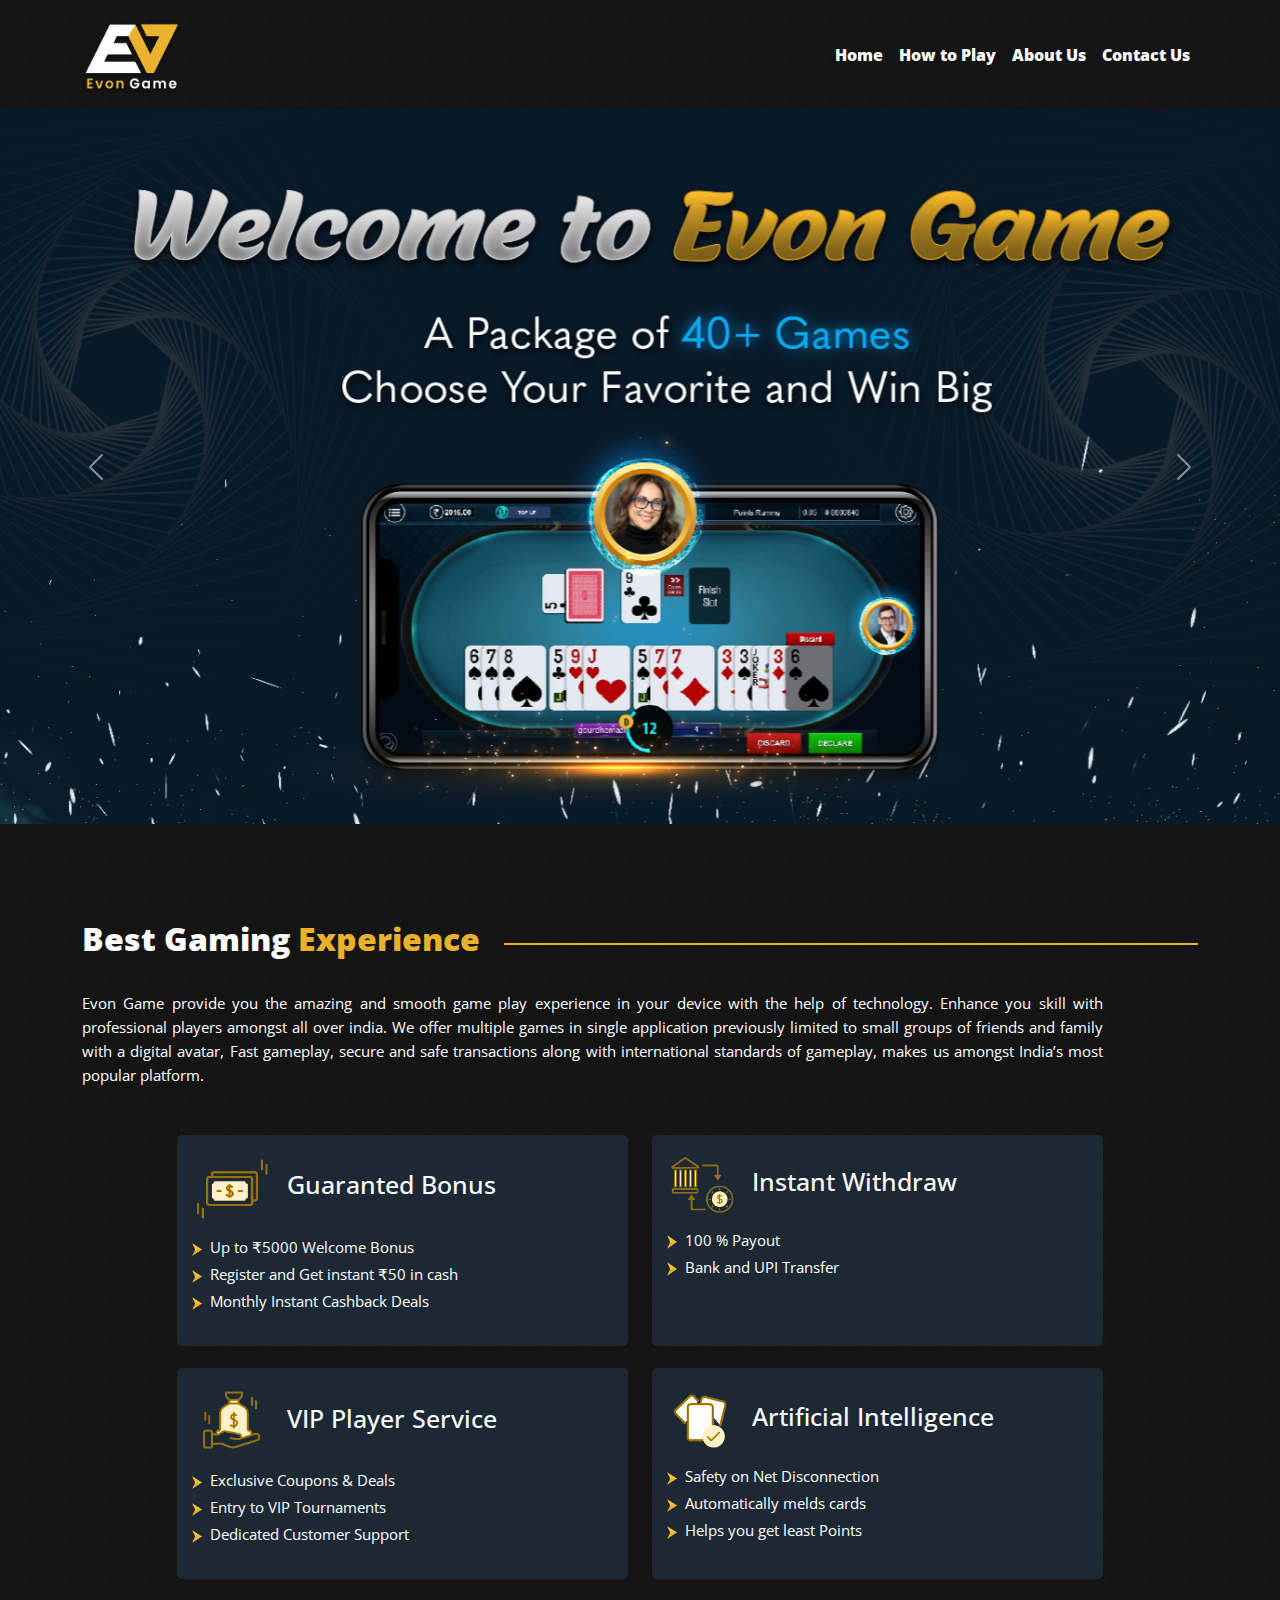
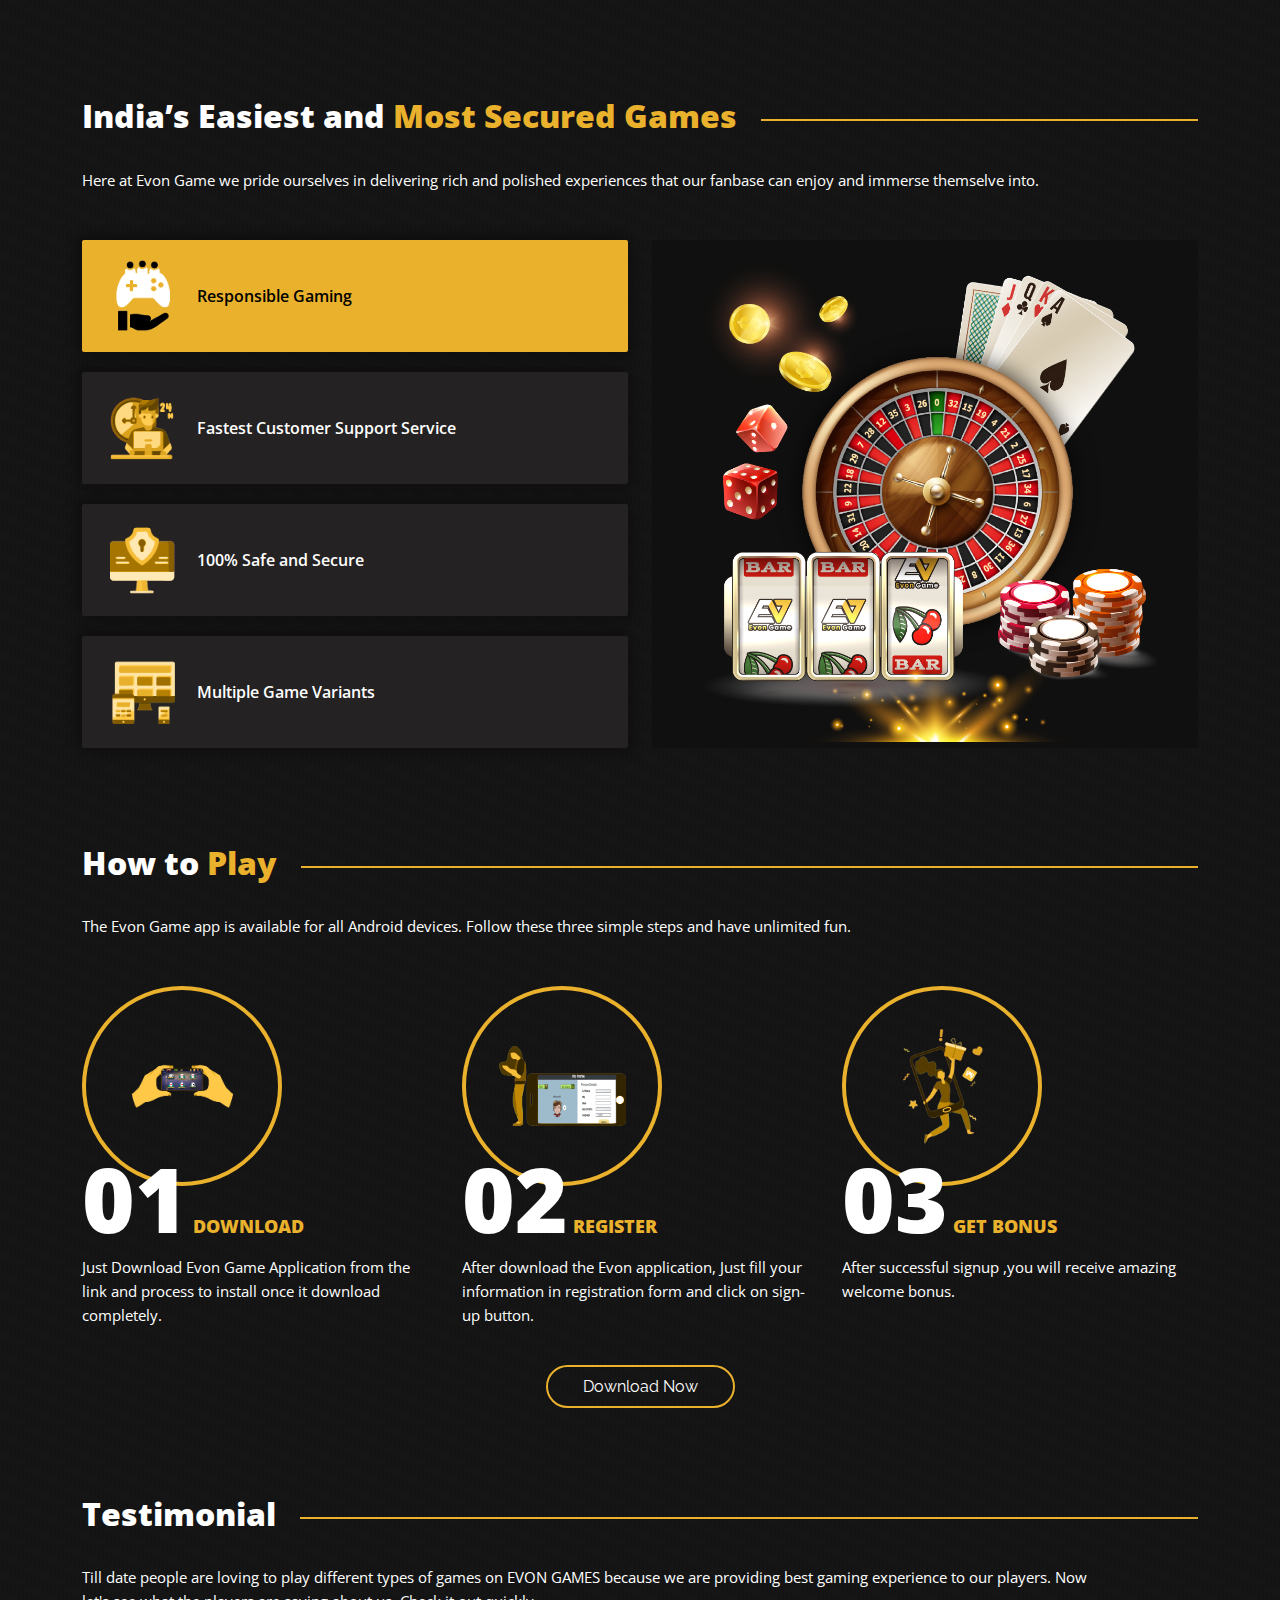
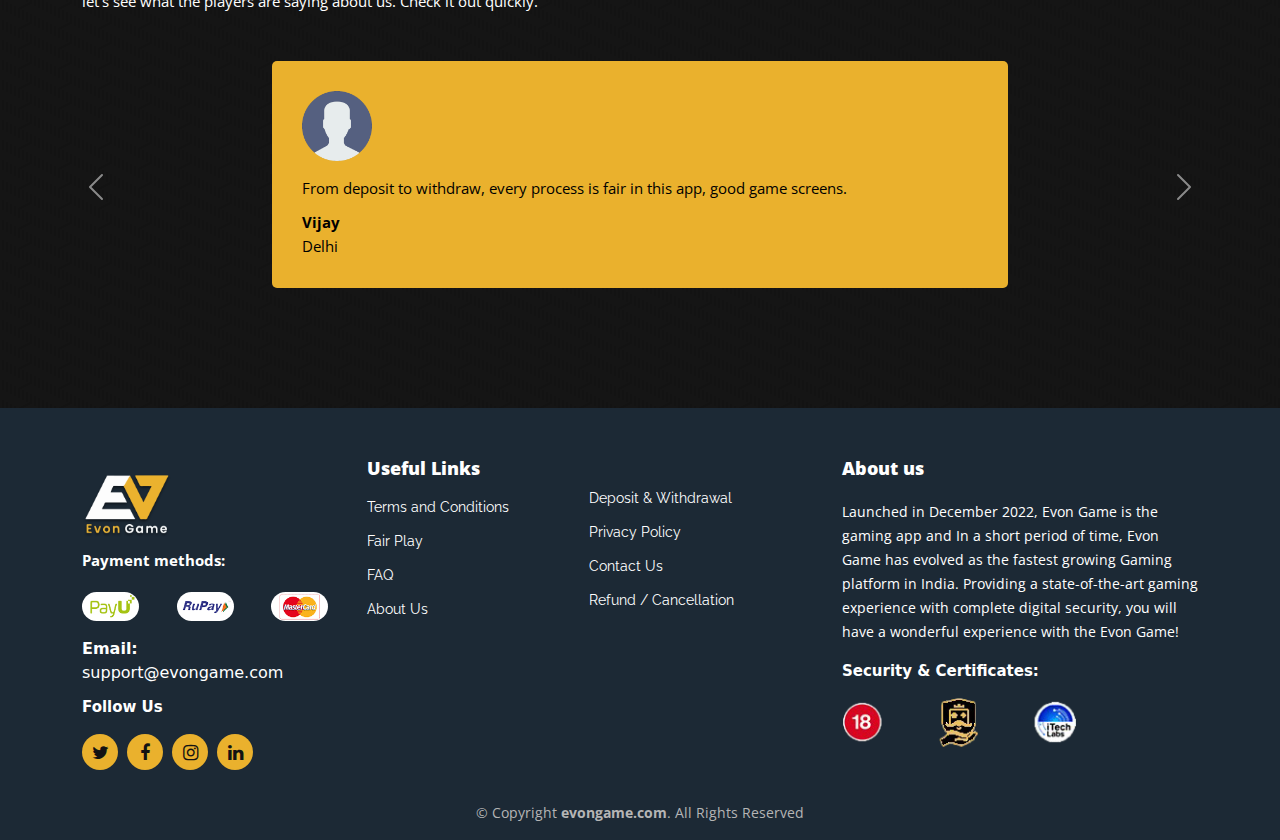
==== index.html @ 0a959a93 "Add files via upload" ====
<!DOCTYPE html>
<html>
<head>
  <meta charset="utf-8">
  <meta name="viewport" content="width=device-width, initial-scale=1">
  <title>Evon Game</title>
<link rel="stylesheet" href="https://maxcdn.bootstrapcdn.com/font-awesome/4.5.0/css/font-awesome.min.css"> 
<link rel="stylesheet" href="assets/css/bootstrap.min.css">
<link rel="stylesheet" href="assets/css/style.css">
 <link href="https://fonts.googleapis.com/css2?family=Raleway:wght@200;300;400;500;600;700;800;900&display=swap" rel="stylesheet">
<link href="https://fonts.googleapis.com/css2?family=Open+Sans:wght@300;400;500;600;700;800&display=swap" rel="stylesheet">  


<script src="assets/js/bootstrap.min.js"></script>
<script src="assets/js/jquery.min.js"></script>
</head>
<body>
  
<!-- Header -->
<header id="main-header">
  <nav class="navbar navbar-expand-lg fixed-top navbar-main">
  <div class="container">
    <a class="navbar-brand logo" href="index.html">
      <img src="assets/img/logo.png" alt="Evon Game" />
    </a>
    <button class="navbar-toggler navbar-toggler-mobile" type="button" data-bs-toggle="collapse" data-bs-target="#navbarSupportedContent" aria-controls="navbarSupportedContent" aria-expanded="false" aria-label="Toggle navigation">
      <span class=""></span>
      <span class=""></span>
      <span class="mb-0"></span>
    </button>
    <div class="collapse navbar-collapse justify-content-end" id="navbarSupportedContent">
      <ul class="navbar-nav m-0">
        <li class="nav-item">
          <a class="nav-link active" aria-current="page" href="index.html">Home</a>
        </li>
        <li class="nav-item">
          <a class="nav-link" href="how-to-play.html">How to Play</a>
        </li>
        <li class="nav-item">
          <a class="nav-link" href="about-us.html">About Us</a>
        </li>
        <li class="nav-item">
          <a class="nav-link" href="contact-us.html">Contact Us</a>
        </li>
        
      </ul>
    </div>
  </div>
</nav>
</header>
<!-- Header End! -->

<div id="carouselExampleControls" class="carousel slide section-mb" data-bs-ride="carousel">
  <div class="carousel-inner">
    <div class="carousel-item active">
      <!-- <div class="hero-overlay"></div> -->
      <img src="assets/img/hero2.png" class="d-block w-100" alt="Evon Game">
      <!-- <div class="hero-content">
        <h1>We Make <span class="colored">Awesome Games</span></h1>
      </div> -->
    </div>
    <div class="carousel-item">
      <!-- <div class="hero-overlay"></div> -->
      <img src="assets/img/hero1.png" class="d-block w-100" alt="Evon Game">
      
      <!-- <div class="hero-content hero-content-left">
        <h1>We Make <span class="colored">Awesome Games</span></h1>
        <p>Lorem ipsum dolor sit amet, consectetur adipiscing elit. Suspendisse facilisis rhoncus nibh. Phasellus dignissim luctus consectetur. Fusce viverra est non purus ultrices, vel molestie massa tincidunt.</p>
        <a class="hero-btn" href="#">Learn More</a>
      </div> -->
    </div>
    <!-- <div class="carousel-item">
      <img src="assets/img/hero.png" class="d-block w-100" alt="Evon Game">
    </div> -->
    
  </div>
  <button class="carousel-control-prev" type="button" data-bs-target="#carouselExampleControls" data-bs-slide="prev">
    <span class="carousel-control-prev-icon" aria-hidden="true"></span>
    <span class="visually-hidden">Previous</span>
  </button>
  <button class="carousel-control-next" type="button" data-bs-target="#carouselExampleControls" data-bs-slide="next">
    <span class="carousel-control-next-icon" aria-hidden="true"></span>
    <span class="visually-hidden">Next</span>
  </button>
</div>

<div class="container-fluid section-mb">
  <div class="container">
    <div class="row block-margin align-items-center">
        <div class="col-md-auto">
             <h2 class="block-title">Best Gaming <span class="colored">Experience</span></h2>
        </div>
        <div class="col">
             <hr class="">
        </div>
    </div>
    <div class="row mb-5">
      <div class="col-md-11">
        <p class="text-justify">Evon Game provide you the  amazing and smooth game play experience in your device with the help of technology. Enhance you skill with professional players amongst all over india. We offer multiple games in single application previously limited to small groups of friends and family with a digital avatar, Fast gameplay, secure and safe transactions along with international standards of gameplay, makes us amongst India’s most popular platform.</p>
      </div>
    </div>
    <div class="row mb-5 guaranted justify-content-center">
      <div class="col-md-10">
        <div class="row">

      <div class="col-md-6">
        <div class="w-100">
          <div class="d-flex align-items-center">
          <img src="assets/img/real_cash.png" width="80" style="margin-bottom: 10px;" />
          <h2>Guaranted Bonus</h2>
        </div>
          <ul class="" style="line-height:1.8;">
<li class="one">
  <img src="assets/img/arrow.png" width="10"> &nbsp;Up to ₹5000 Welcome Bonus</li>
<li class="one">
  <img src="assets/img/arrow.png" width="10"> &nbsp;Register and Get instant ₹50 in cash </li>
<li class="one">
  <img src="assets/img/arrow.png" width="10"> &nbsp;Monthly Instant Cashback Deals</li>
</ul>
        </div>
      </div>
      <div class="col-md-6">
        <div class="w-100">
          <div class="d-flex align-items-center">
          <img src="assets/img/withdraw.png" width="70" style="margin-bottom: 10px;" />
          <h2>Instant Withdraw</h2>
        </div>
          <ul class="" style="line-height:1.8;">
<li class="one">
  <img src="assets/img/arrow.png" width="10"> &nbsp;100 % Payout</li>
<li class="one">
  <img src="assets/img/arrow.png" width="10"> &nbsp;Bank and UPI Transfer</li>
</ul>
        </div>
      </div>
      <div class="col-md-6">
        <div class="w-100">
          <div class="d-flex align-items-center">
          <img src="assets/img/bonus.png" width="80" style="margin-bottom: 10px;" />
          <h2>VIP Player Service</h2>
        </div>
          <ul class="" style="line-height:1.8;">
<li class="one">
  <img src="assets/img/arrow.png" width="10"> &nbsp;Exclusive Coupons & Deals</li>
<li class="one">
  <img src="assets/img/arrow.png" width="10"> &nbsp;Entry to VIP Tournaments </li>
<li class="one">
  <img src="assets/img/arrow.png" width="10"> &nbsp;Dedicated Customer Support</li>
</ul>
        </div>
      </div>

      
      <div class="col-md-6">
        <div class="w-100">
          <div class="d-flex align-items-center">
          <img src="assets/img/play.png" width="70" style="margin-bottom: 10px;" />
          <h2>Artificial Intelligence</h2>
        </div>
          <ul class="" style="line-height:1.8;">
<li class="one">
  <img src="assets/img/arrow.png" width="10"> &nbsp;Safety on Net Disconnection</li>
<li class="one">
  <img src="assets/img/arrow.png" width="10"> &nbsp;Automatically melds cards </li>
<li class="one">
  <img src="assets/img/arrow.png" width="10"> &nbsp;Helps you get least Points</li>
</ul>
        </div>
      </div>
      </div>
      </div>

    </div>
    <!-- <div class="row">
      <div class="col-md-5 pe-0">
        <div class="abwhite-bg w-100 h-100 d-flex align-items-center justify-content-center">
        <img src="assets/img/app-screen2.png" />
      </div>
      </div>
      <div class="col-md-7 ps-0">
        <div class="about-content w-100 h-100 abblack-bg">
          <h3>SWORDS & SCLAES - DRAGON RISING</h3>
          <p class="tags">Action RPG | PC</p>
          <p class="mt-5">Lorem ipsum dolor sit amet, consectetur adipiscing elit. Suspendisse facilisis rhoncus nibh. Phasellus dignissim luctus consectetur. Fusce viverra est non purus ultrices, vel molestie massa tincidunt. Lorem ipsum dolor sit amet, consectetur adipiscing elit. Suspendisse facilisis rhoncus nibh. Phasellus dignissim luctus consectetur. Fusce viverra est non purus ultrices, vel molestie massa tincidunt. Lorem ipsum dolor sit amet, consectetur adipiscing elit. Suspendisse facilisis rhoncus nibh. Phasellus dignissim luctus consectetur. Fusce viverra est non purus ultrices, vel molestie massa tincidunt. <a href="#" class="colored">Read More</a></p>
        </div>
      </div>
    </div> -->
  </div>
</div>

<!-- <div class="container-fluid section-mb">
  <div class="container">
    <div class="row block-margin align-items-center">
        <div class="col-md-auto">
             <h2 class="block-title">Our <span class="colored">Game</span></h2>
        </div>
        <div class="col">
             <hr class="">
        </div>
    </div>
    <div class="row mb-5">
      <div class="col-md-11">
        <p>Here at Evon Game we pride ourselves in delivering rich and polished experiences that our fanbase can enjoy and immerse themselve into. Lorem ipsum dolor sit amet, consectetur adipiscing elit. Suspendisse facilisis rhoncus nibh.</p>
      </div>
    </div>
    <div class="row our-game-content">
      <div class="col-md-4">
        <img src="assets/img/rummy.png" class="w-100 ourgame-img" />
      </div>
      <div class="col-md-4">
        <img src="assets/img/poker.png" class="w-100 ourgame-img" />
      </div>
      <div class="col-md-4">
        <img src="assets/img/ludo.png" class="w-100 ourgame-img" />
      </div>
      <div class="col-md-4">
        <img src="assets/img/3patti.png" class="w-100 ourgame-img" />
      </div>
      <div class="col-md-4">
        <img src="assets/img/baccaratt.png" class="w-100 ourgame-img" />
      </div>
      <div class="col-md-4">
        <img src="assets/img/andar.png" class="w-100 ourgame-img" />
      </div>
    </div>
  </div>
</div> -->

<div class="container-fluid section-mb">
  <div class="container">
    <div class="row block-margin align-items-center">
        <div class="col-md-auto">
             <h2 class="block-title">India’s Easiest and <span class="colored">Most Secured Games</span></h2>
        </div>
        <div class="col">
             <hr class="">
        </div>
    </div>
    <div class="row mb-5">
      <div class="col-md-12">
        <p>Here at Evon Game we pride ourselves in delivering rich and polished experiences that our fanbase can enjoy and immerse themselve into.</p>
      </div>
    </div>
    <div class="row secured-tabs">
      <div class="col-md-6">
        <ul class="nav nav-pills mb-3" id="pills-tab" role="tablist">
  <li class="nav-item" role="presentation">
    <button class="nav-link active" id="pills-home-tab" data-bs-toggle="pill" data-bs-target="#pills-home" type="button" role="tab" aria-controls="pills-home" aria-selected="true">
      <img src="assets/img/Responsible_gaming.png">Responsible Gaming</button>
  </li>
  <li class="nav-item" role="presentation">
    <button class="nav-link" id="pills-profile-tab" data-bs-toggle="pill" data-bs-target="#pills-profile" type="button" role="tab" aria-controls="pills-profile" aria-selected="false">
    <img src="assets/img/Customer_Support.png">Fastest Customer Support Service</button>
  </li>
  <li class="nav-item" role="presentation">
    <button class="nav-link" id="pills-contact-tab" data-bs-toggle="pill" data-bs-target="#pills-contact" type="button" role="tab" aria-controls="pills-contact" aria-selected="false">
    <img src="assets/img/Safe_and_Secure.png">100% Safe and Secure</button>
  </li>
  <li class="nav-item" role="presentation">
    <button class="nav-link" id="pills-contact-tab" data-bs-toggle="pill" data-bs-target="#pills-contact" type="button" role="tab" aria-controls="pills-contact" aria-selected="false">
    <img src="assets/img/Multiple_games.png">Multiple Game Variants</button>
  </li>
</ul>
      </div>
      <div class="col-md-6">
        <div class="tab-content h-100" id="pills-tabContent">
  <div class="tab-pane fade show active" id="pills-home" role="tabpanel" aria-labelledby="pills-home-tab">
    <div class="secured-tabs-content w-100 h-100">
      <img src="assets/img/b4.png" class="w-100">
    </div>
  </div>
  <div class="tab-pane fade" id="pills-profile" role="tabpanel" aria-labelledby="pills-profile-tab">
    <div class="secured-tabs-content w-100 h-100">
      <img src="assets/img/b4.png" class="w-100">
    </div>
  </div>
  <div class="tab-pane fade" id="pills-contact" role="tabpanel" aria-labelledby="pills-contact-tab">
    <div class="secured-tabs-content w-100 h-100">
      <img src="assets/img/b4.png" class="w-100">
    </div>
  </div>
</div>
      </div>
    </div>
  </div>
</div>


<div class="container-fluid section-mb">
  <div class="container">
    <div class="row block-margin align-items-center">
        <div class="col-md-auto">
             <h2 class="block-title">How to <span class="colored">Play</span></h2>
        </div>
        <div class="col">
             <hr class="">
        </div>
    </div>
    <div class="row mb-5">
      <div class="col-md-12">
        <p>The Evon Game app is available for all Android devices. Follow these three simple steps and have unlimited fun. </p>
      </div>
    </div>
    <div class="row howtoplay">
      <div class="col-md-4">
        <div class="w-100">
          <div class="circle_outer">
            <img src="assets/img/steop_1.png" class="">
          </div>
          <div class="how-des">
            <strong>01</strong>
            <span>Download</span>
            <p>Just Download Evon Game Application from the link and process to install once it download completely.</p>
          </div>
        </div>
      </div>
      <div class="col-md-4">
        <div class="w-100">
          <div class="circle_outer">
            <img src="assets/img/step_2.png" class="">
          </div>
          <div class="how-des">
            <strong>02</strong>
            <span>Register</span>
            <p>After download the Evon application, Just fill your information in registration form and click on sign-up button.</p>
          </div>
        </div>
      </div>
      <div class="col-md-4">
        <div class="w-100">
          <div class="circle_outer">
            <img src="assets/img/step_3.png" class="">
          </div>
          <div class="how-des">
            <strong>03</strong>
            <span>Get Bonus </span>
            <p>After successful signup ,you will receive amazing welcome bonus.</p>
          </div>
        </div>
      </div>
    </div>
    <div class="row mt-5 downloadnow">
      <div class="col-md-12 text-center">
        <a href="#" class="dwn-btn">Download Now</a>
      </div>
    </div>
    </div>
  </div>


<div class="container-fluid section-mb mb-0">
  <div class="container">
    <div class="row block-margin align-items-center">
        <div class="col-md-auto">
             <h2 class="block-title">Testimonial <span class="colored"></span></h2>
        </div>
        <div class="col">
             <hr class="">
        </div>
    </div>
    <div class="row mb-5">
      <div class="col-md-11">
        <p>Till date people are loving to play different types of games on EVON GAMES because we are providing best gaming experience to our players. Now let's see what the players are saying about us. Check it out quickly. </p>
      </div>
    </div>
  </div>
</div>

<div id="testimonial" class="carousel slide section-mb testimonial" data-bs-ride="carousel">
  <div class="carousel-inner">
    <div class="container">
      <div class="row justify-content-center">
        <div class="col-md-8">
    <div class="carousel-item active">
      <img src="assets/img/user1.png" width="70" />
      <p class="testimonial-des">From deposit to withdraw, every process is fair in this app, good game screens.</p>
      <p>
        <strong class="d-block">Vijay</strong>Delhi
      </p>
    </div>
    <div class="carousel-item">
      <img src="assets/img/user1.png" width="70" />
      <p class="testimonial-des">Game play is smooth, i used to play everyday and really won a good amount of money. Interface is good.</p>
      <p>
        <strong class="d-block">Deepak</strong>Delhi
      </p>
    </div>
    <div class="carousel-item">
      <img src="assets/img/user1.png" width="70" />
      <p class="testimonial-des">Game show is proper, have multiple tables to play game each with different entry amount.</p>
      <p>
        <strong class="d-block">Nisha Singh</strong>Delhi
      </p>
    </div>
  </div>
  </div>
  </div>
  </div>
  <button class="carousel-control-prev" type="button" data-bs-target="#testimonial" data-bs-slide="prev">
    <span class="carousel-control-prev-icon" aria-hidden="true"></span>
    <span class="visually-hidden">Previous</span>
  </button>
  <button class="carousel-control-next" type="button" data-bs-target="#testimonial" data-bs-slide="next">
    <span class="carousel-control-next-icon" aria-hidden="true"></span>
    <span class="visually-hidden">Next</span>
  </button>
</div>

<!-- <div class="container-fluid section-mb">
  <div class="container">
    <div class="row block-margin align-items-center">
        <div class="col-md-auto">
             <h2 class="block-title">Get in <span class="colored">Touch</span></h2>
        </div>
        <div class="col">
             <hr class="">
        </div>
    </div>
    <div class="row mb-5">
      <div class="col-md-11">
        <p>Acepteur sintas haecat sed cupidatat no proident sunt culpa quit officia sed ipsum sed ametor eserunt reprehend voluptate velit esse cillum dolore fugiat pariatur. </p>
      </div>
    </div>
    <div class="row">
      <div class="col-md-8">
        <div class="contact-form">
                            <form method="post" action="" id="contact-form">
                                <div class="row">                                    
                                    <div class="col-lg-6 col-md-6 col-sm-12 form-group" style="padding-right: 7px;">
                                        <input  type="text" name="username" placeholder="Your Name" required="">
                                    </div>
                                    
                                    <div class="col-lg-6 col-md-6 col-sm-12 form-group" style="padding-left: 7px;">
                                        <input type="email" name="email" placeholder="Email Address" required="">
                                    </div>
            
                                    <div class="col-lg-6 col-md-6 col-sm-12 form-group" style="padding-right: 7px;">
                                        <input type="text" name="phone" placeholder="Phone Number" required="">
                                    </div>

                                    <div class="col-lg-6 col-md-6 col-sm-12 form-group" style="padding-left: 7px;">
                                        <input type="text" name="subject" placeholder="Subject" required="">
                                    </div>

                                    <div class="col-lg-12 col-md-12 col-sm-12 form-group">
                                        <textarea name="message" placeholder="Type Your Message" required=""></textarea>
                                    </div>
            
                                    <div class="col-md-12 col-sm-12 form-group">
                                        <button type="submit" class="theme-btn btn-style-one">Send</button>
                                    </div>
                                </div>
                            </form>
                        </div>
      </div>
      <div class="col-md-4">
        <div class="info-block w-100">
            <strong>Email</strong>
          <a href="mailto:evongame@info.com">evongame@info.com</a>
        </div>
        <div class="info-block w-100">
            <strong>Phone</strong>
          <a href="tell:1-800-369-8527">1-800-369-8527</a>
        </div>
        <div class="info-block w-100">
            <strong>Work Hours</strong>
          <p>Monday to Friday: 9:00am to 6:00pm <br>Saturday: 10:00am to 3:00pm</p>
        </div>
      </div>
    </div>
    </div>
  </div> -->

  <footer>
    <div class="footer-top container-fluid">
      <div class="container">
        <div class="row">

          <div class="col-lg-3 col-md-6 footer-contact">
           <img src="assets/img/logo.png" class="foot-logo" width="90">
            <p>
             
              <strong style="">Payment methods:</strong> 
        
        </p>
        <ul class="foot-img p-0">
        <li><img src="assets/img/1.jpg" class="uds"></li>
          <li><img src="assets/img/2.jpg" class="uds"></li>
          <li><img src="assets/img/3.jpg" class="uds"></li>
        </ul>
    <strong class="text-white">Email:</strong> <span class="text-white">support@evongame.com</span><br>
            <strong class="text-white" style="font-size: 15px;margin-top: 10px;margin-bottom: 15px;display: block;">Follow Us</strong>
            <div class="social-links text-left text-md-right pt-3 pt-md-0">
        <a href="#" class="twitter"><i class="fa fa-twitter"></i></a>
        <a href="#" class="facebook"><i class="fa fa-facebook"></i></a>
        <a href="#" class="instagram"><i class="fa fa-instagram"></i></a>
       
        <a href="#" class="linkedin"><i class="fa fa-linkedin"></i></a>
      </div>
          </div>

          <div class="col-lg-2 col-md-6 footer-links">
            <h4 class="useful">Useful Links</h4>
            <ul class="p-0">
              <li><i class="bx bx-chevron-right"></i> <a href="terms-condition.html">Terms and Conditions</a></li>
              <li><a href="fair-play.html">Fair Play</a></li>
              <li><a href="faq.html">FAQ</a></li>
              <li><a href="about-us.html">About Us</a></li>
        
            </ul>
          </div>

          <div class="col-lg-3 col-md-6  footer-links" style="margin-top:33px;">
           
            <ul class="sec-foot">
              
              <li><i class="bx bx-chevron-right"></i> <a href="depositandwithdraw.html">Deposit &amp; Withdrawal</a></li>
              <li><i class="bx bx-chevron-right"></i> <a href="privacy-policy.html">Privacy Policy</a></li>
        <li><i class="bx bx-chevron-right"></i> <a href="contact-us.html">Contact Us</a></li>
        <li><a href="refund-policy.html">Refund / Cancellation</a></li>
            </ul>
          </div>

          <div class="col-lg-4 col-md-6 footer-newsletter">
            <h4>About us</h4>
            <p class="text-white">Launched in December  2022, Evon Game is the gaming app and In a short period of time, Evon Game has evolved as the fastest growing Gaming platform in India. Providing a state-of-the-art gaming experience with complete digital security, you will have a wonderful experience with the Evon Game!</p>
         <strong class="text-white" style="font-size: 15px;">Security &amp; Certificates:</strong> 
        
        <ul class="foot-img p-0" style="margin-top:15px;">
        <li><img src="assets/img/4.png" class="us"></li>
         
        </ul>
          </div>

        </div>
      </div>
    </div>
    <div class="container-fluid">
    <div class="container d-md-flex py-3 pb-0" style="justify-content: center;align-items: center;">

      <div class="mr-md-auto text-center text-md-left">
        <div class="copyright">
          © Copyright <strong><span>evongame.com</span></strong>. All Rights Reserved
        </div>
       
      </div>
      
    </div>
    </div>
  </footer>

<script>
  $(window).scroll( function() {
        var value = $(this).scrollTop();
        if ( value > $(window).height() * 1 )
            $(".navbar-main").addClass("scrolled");
        else
            $(".navbar-main").removeClass("scrolled");
    });

</script>
</body>
</html>
---- assets/css/style.css ----
body {
  background-color: #111;
  background: url(../img/bg.png);
  background-repeat: repeat;
  color: #FFF;
  font-size: 16px;
  line-height: 1.5rem;
  max-width: 100%;
  overflow-x: hidden;
}
.logo img {
  width: 100px;
}
a {
  text-decoration: none;
  font-family: 'Raleway', sans-serif;
}
nav .navbar-nav li a.nav-link {
  color: #fff;
  font-weight: 800;
font-family: 'Open Sans', sans-serif;
}
.hero-overlay {
  position: absolute;
  top: 0;
  left: 0;
  width: 100%;
  height: 100%;
  background-color: rgba(0,0,0,0.6);
}
.hero-content {
  position: absolute;
  right: 15%;
  bottom: 20px;
  left: 15%;
  z-index: 10;
  padding-top: 20px;
  padding-bottom: 20px;
  color: #fff;
  text-align: center;
}
.hero-content {
  top: 35%;
}
.hero-content h1 {
  font-weight: 300;
  font-size: 3rem;
  font-family: 'Raleway', sans-serif;
}
.colored {
  color: #eab12d;
}
p {
  font-family: 'Open Sans', sans-serif;
  margin: 0;
  font-size: 0.9375rem;
}
.hero-btn {
  background: #eab12d;
  border: 0;
  border-radius: 2px;
  color: #000;
  font-family: Raleway, sans-serif;
  font-weight: 500;
  display: block;
  height: auto;
  width: auto;
  margin-top: 20px;
  margin-bottom: 20px;
  padding: 5px 15px;
  outline: none;
  transition: all 0.2s ease;
}
.hero-content a {
  display: inline-block;
}
.hero-btn:hover {
  background: #fff;
  color: #000;
  text-decoration: underline;
}
.hero-content-left {
  text-align: left;
}
.scrolled {
  background-color: rgba(0,0,0,0.8);
  z-index: 900;
}
.section-mb {
  margin-bottom: 6em;
}
hr {
  width: 100%;
  height: 2px !important;
  background: #eab12d;
  margin: 0;
  border: none;
  opacity: 1 !important;
}
.block-margin {
  margin-bottom: 1.5em;
}
.block-title {
  font-family: 'Open Sans', sans-serif;
  font-weight: 800;
}
.abblack-bg{
  background: #101010;
}
.abwhite-bg {
  background: #fff;padding: 15px;
}
.about-content {
  padding: 20px 40px;
}
.about-content h3 {
  display: block;
  font-size: 1.50rem;
font-weight: 500;
margin-bottom: 0;
font-family: Raleway, sans-serif;
position: revert;
}
.about-content h3::after {
  background: #eab12d;
  content: "";
  display: block;
  height: 1px;
  width: 60px;
  margin: 5px 0 0 0;
}
.tags {
  font-size: 14px;
  color: #999
}
.ourgame-img {
  border: 1px solid #eab12d;
  cursor: pointer;
}
.our-game-content .col-md-4 {
  padding-bottom: 30px;
}
.testimonial .testimonial-des {
  margin: 15px 0;
  margin-bottom: 10px;
}
.testimonial .carousel-item {
  background: #eab12d;
  border-radius: 5px;
  padding: 30px;
}
.testimonial .testimonial-des, .testimonial p {
  color: #000;
}
.testimonial .carousel-item {
  display: none !important;
}
.testimonial .carousel-item.active {
  display: block !important;
}
.secured-tabs ul li button {
  background: #242222 !important;
  border-radius: 2px !important;
  display: flex;
  font-weight: 600;
  padding: 16px 20px;
  color: #fff !important;
  border: 0 !important;
  box-shadow: 5px 5px 10px #101010, -5px -5px 10px #101010;
  margin: 10px 0px;
  align-items: center;
  width: 100%;
  font-family: Raleway, sans-serif;
  transition: all .4s linear;
  font-family: 'Open Sans', sans-serif;
}
.secured-tabs ul li {
  display: block;
  width: 100%;
}
.secured-tabs ul li img {
  width: 80px;
  margin-right: 15px;
  border-radius: 5px;
}
.secured-tabs-content {
  background: #101010;
}
.secured-tabs .tab-pane {
  width: 100%;
  height: 100%;
}
.secured-tabs ul li:first-child button {
  margin-top: 0px !important;
}
.secured-tabs ul li:last-child button, .secured-tabs ul {
  margin-bottom: 0px !important;
}
.secured-tabs ul li button.active, .secured-tabs ul li button:hover {
  background: #eab12d !important;
  color: #000 !important;
}
.secured-tabs ul li button.active img, .secured-tabs ul li button:hover img {
  filter: saturate(0) contrast(4);
}
.contact-form input, .contact-form textarea {
  width: 100%;
}
.contact-form input, .contact-form textarea {
  width: 100%;
  position: relative;
display: block;
height: 60px;
width: 100%;
font-size: 15px;
color: #fff;
line-height: 30px;
font-weight: 400;
padding: 14px 25px;
background-color: #101010;
border: 1px solid #242424;
border-radius: 1px;
transition: all 300ms ease;
outline: none !important;
font-family: Raleway, sans-serif;
transition: all .4s linear;
}
.contact-form .col-lg-6 {
  margin-bottom: 15px;
}
.contact-form textarea {
  height: 160px;
}
.contact-form button {
  position: relative;
  display: inline-block;
  font-size: 15px;
  line-height: 30px;
  color: #000;
  font-weight: 500;
  text-transform: uppercase;
  border-radius: 0px;
  background: #eab12d;
  border: 0;
  margin-top: 25px;
padding: 10px 35px;
letter-spacing: 1px;
transition: all .4s linear;
}
.contact-form button:hover {
  background: #fff;
}
.contact-form input:focus, .contact-form textarea:focus {
  border-color: #eab12d;
}
.info-block strong {
  position: relative;
  display: block;
  line-height: 30px;
  text-transform: capitalize;
  font-weight: 800;
  margin-bottom: 12px;
  padding-bottom: 5px;
  color: #fff;
  font-family: 'Open Sans', sans-serif;
  letter-spacing: 1px;
}
.info-block strong::before{
  content: '';
  position: absolute;
  left: 0;
  bottom: 0;
  width: 30px;
  border-bottom: 2px solid #eab12d;
}
.info-block a, .info-block p {
  color: #b5b5b5;
  transition: all .4s linear;
}
.info-block a:hover {
  color: #fff;
  text-decoration: underline;
}
.info-block {
  margin-bottom: 25px;
}
.footer-content p {
  display: flex;
  align-items: center;
  font-size: 14px;
}
.footer-content p a {
  color: #fff !important;
  margin-top: 3px;
  padding: 0 3px;
  letter-spacing: 1px;
}
.footer-content p a:last-child {
  padding-right: 0;
}
.footer-content {
  border-bottom: 1px solid #242424;
}
.copyright {
  color: #b5b5b5;
  width: 100%;
  text-align: center;
  margin: 15px 0;
  font-size: 14px;
}
.navbar.scrolled {
  padding: 0;
}
.navbar.scrolled .logo img {
  width: 60px;
}
.uds {
  margin-top: 20px;
  width: 57px;
  border-radius: 20px;
}
.us {
  width: 234px;
}
.foot-img {
  display: flex;
  justify-content: space-between;
  padding-right: 15px !important;
}
.foot-img {
  list-style-type: none;
}
.footer-top .footer-links ul li {
  padding: 10px 0;
    padding-top: 10px;
  display: flex;
  align-items: center;
}
.footer-top .footer-links ul li:first-child {
  padding-top: 0;
}
.footer-top .footer-links ul a {
  color: #fff;
  transition: 0.3s;
  white-space: nowrap;
  display: inline-block;
  line-height: 1;
  font-size: 14px;
}
.footer-top h4 {
  font-family: 'Open Sans', sans-serif;
  font-weight: 800;
  font-size: 18px;
  padding-bottom: 12px;
}
.footer-newsletter p {
  font-size: 14px;
  margin-bottom: 15px;
}
.social-links a {
  font-size: 18px;
  display: inline-block;
  background: #eab12d;
  color: #131313;
  line-height: 1;
  padding: 8px 0;
  margin-right: 4px;
  border-radius: 50%;
  text-align: center;
  width: 36px;
  height: 36px;
  transition: 0.3s;
  line-height: normal;
}
.copyright {
  font-family: 'Open Sans', sans-serif;
}
.guaranted .col-md-6 .w-100 {
  background: #1c2935;
  padding: 15px;
  /*box-shadow: 0 0 6px 0px #242222;*/
  border-radius: 5px;
  height: 100%;
}
.guaranted .col-md-6 .w-100 ul {
  list-style: none;
  padding: 0;
}
.guaranted .col-md-6 .w-100 h2 {
  font-size: 25px;
  margin-bottom: 15px;
}
.guaranted .col-md-6 {
  margin-bottom: 22px;
}
.page {
  padding-top: 0px;
}
.sub_head {
  font-family: 'Open Sans', sans-serif;
  font-size: 21px;
  padding-bottom: 10px;
  font-weight: 700;
}
.cn_regular {
  margin-bottom: 15px;
}
.content_wrapperh .list li {
  color: #000;
  list-style-type: circle;
  text-transform: lowercase;
  color: #fff;
}
.content_wrapperh .list {
  padding-left: 15px;
}
.page .contact-form .form-group {
  margin-bottom: 15px;
}
input::-webkit-outer-spin-button,
input::-webkit-inner-spin-button {
  -webkit-appearance: none;
  margin: 0;
}
input[type=number] {
  -moz-appearance: textfield;
}
.circle_outer {
  width: 200px;
  height: 200px;
  border-radius: 50%;
  border: 4px solid #eab12d;
  display: flex;
align-items: center;
justify-content: center;
}
.circle_outer img {
  width: 127px;
}
.how-des strong {
  font-family: 'Open Sans', sans-serif;
  font-weight: 900;
  font-size: 90px;
}
.how-des span {
  margin-bottom: 10px;
  margin-top: 15px;
  color: #eab12d;
  font-family: 'Open Sans', sans-serif;
  font-weight: 800;
  font-size: 18px;text-transform: uppercase;
}
.how-des p {
  margin-top: 15px;
}
.dwn-btn {
  color: #fff;
  border: 2px solid #eab12d;
  padding: 10px 35px;
  border-radius: 25px;
  transition: all .4s linear;
}
.dwn-btn:hover {
  background: #eab12d;
  color: #000;
}
.navbar.navbar-expand-lg.fixed-top.navbar-main {
  position: static;padding: 0;
}
.navbar.navbar-expand-lg.fixed-top.navbar-main.scrolled {
  position: fixed;
}
.page .container-fluid {
  padding-top: 60px;
}
.navbar-toggler-mobile span {
  height: 1px;
  background: #fff;
  display: block;
  margin-bottom: 10px;
}
.navbar-toggler-mobile {
  padding: 0;
  width: 30px;
  outline: none !important;
  box-shadow: none !important;
}
.howtoplay-btn {
  list-style: none;
  padding: 0;
  display: flex;
}
.how-tabs ul.nav.nav-tabs li button {
  background: transparent;
  padding: 8px 35px;
  color: #141414;
  margin-right: 10px;
  border-radius: 43px;
  font-family: 'Open Sans', sans-serif;
  font-weight: 600;
  border: 1px solid #ebb22e;
  color: #fff;
  transition: all .4s linear;
  position: relative;
  z-index: 1;
}
.how-tabs ul.nav.nav-tabs li button::before {
  content: "";
  display: block;
  width: 100%;
  height: 100%;
  background: #ebb22e;
  position: absolute;
  left: 0;
  top: 0;
  transition: all .4s linear;
  z-index: -1;
  opacity: 0;
  transform: scale(0);
}
.how-tabs ul.nav.nav-tabs li button:hover::before, .how-tabs ul.nav.nav-tabs li button.active::before {
  width: 100%;opacity: 1;transform: scale(1);
  border-radius: 16px;
}
.how-tabs ul.nav.nav-tabs li button:hover, .how-tabs ul.nav.nav-tabs li button.active {
  color: #141414;
}
.how-tabs ul.nav.nav-tabs {
  border: 0;
}
.how-tabs .tab-content {
  background: #101010;
  box-shadow: 0 0 6px 0px #242222;
  padding: 30px;
  margin-top: 30px;
}
.guaranted .col-md-6 .w-100 h2 {
  padding-left: 15px;
  font-family: 'Open Sans', sans-serif;
}
.guaranted .col-md-6 .w-100 ul li {
  font-family: 'Open Sans', sans-serif;
  font-size: 15px;
}
footer {
  background: #1c2935;
padding-top: 50px;
width: 100%;
}
/*footer *, .footer-top .text-white {
  color: #000 !important;
}*/
.text-justify {
  text-align: justify;
}


@media (min-width: 991px) {
  #testimonial .col-md-8 {
  min-height: 251px;
}
}

@media (max-width: 767px) {
  .howtoplay .col-md-4 {
  margin-bottom: 40px;
}
.sec-foot {
  padding: 0;
}
.col-lg-3.col-md-6.footer-links:nth-child(3) {
  margin-top: 0 !important;
}
.col-lg-2.col-md-6.footer-links ul {
  margin-bottom: 10px;
}
.page .contact-form {
  margin-bottom: 30px;
}
.section-mb {
  margin-bottom: 2em;
}
.downloadnow {
  margin-top: 0px !important;
}


}

@media (max-width: 580px) {
  #testimonial .col-md-8 {
  min-height: 323px;
}
  .testimonial .testimonial-des {
  font-size: 14px;
}
#testimonial .carousel-control-prev span, #testimonial .carousel-control-next span {
  font-size: 0;
  width: 20px;
}
#testimonial .carousel-control-prev, #testimonial .carousel-control-next {
  width: 35px;
}
#testimonial .col-md-8 {
  padding: 0;
}
#testimonial {
  padding: 0 40px;
}
.guaranted .col-md-6 .w-100 h2 {
  font-size: 18px;
}
.guaranted .col-md-6 .w-100 .d-flex.align-items-center img {
  width: 60px;
}

}
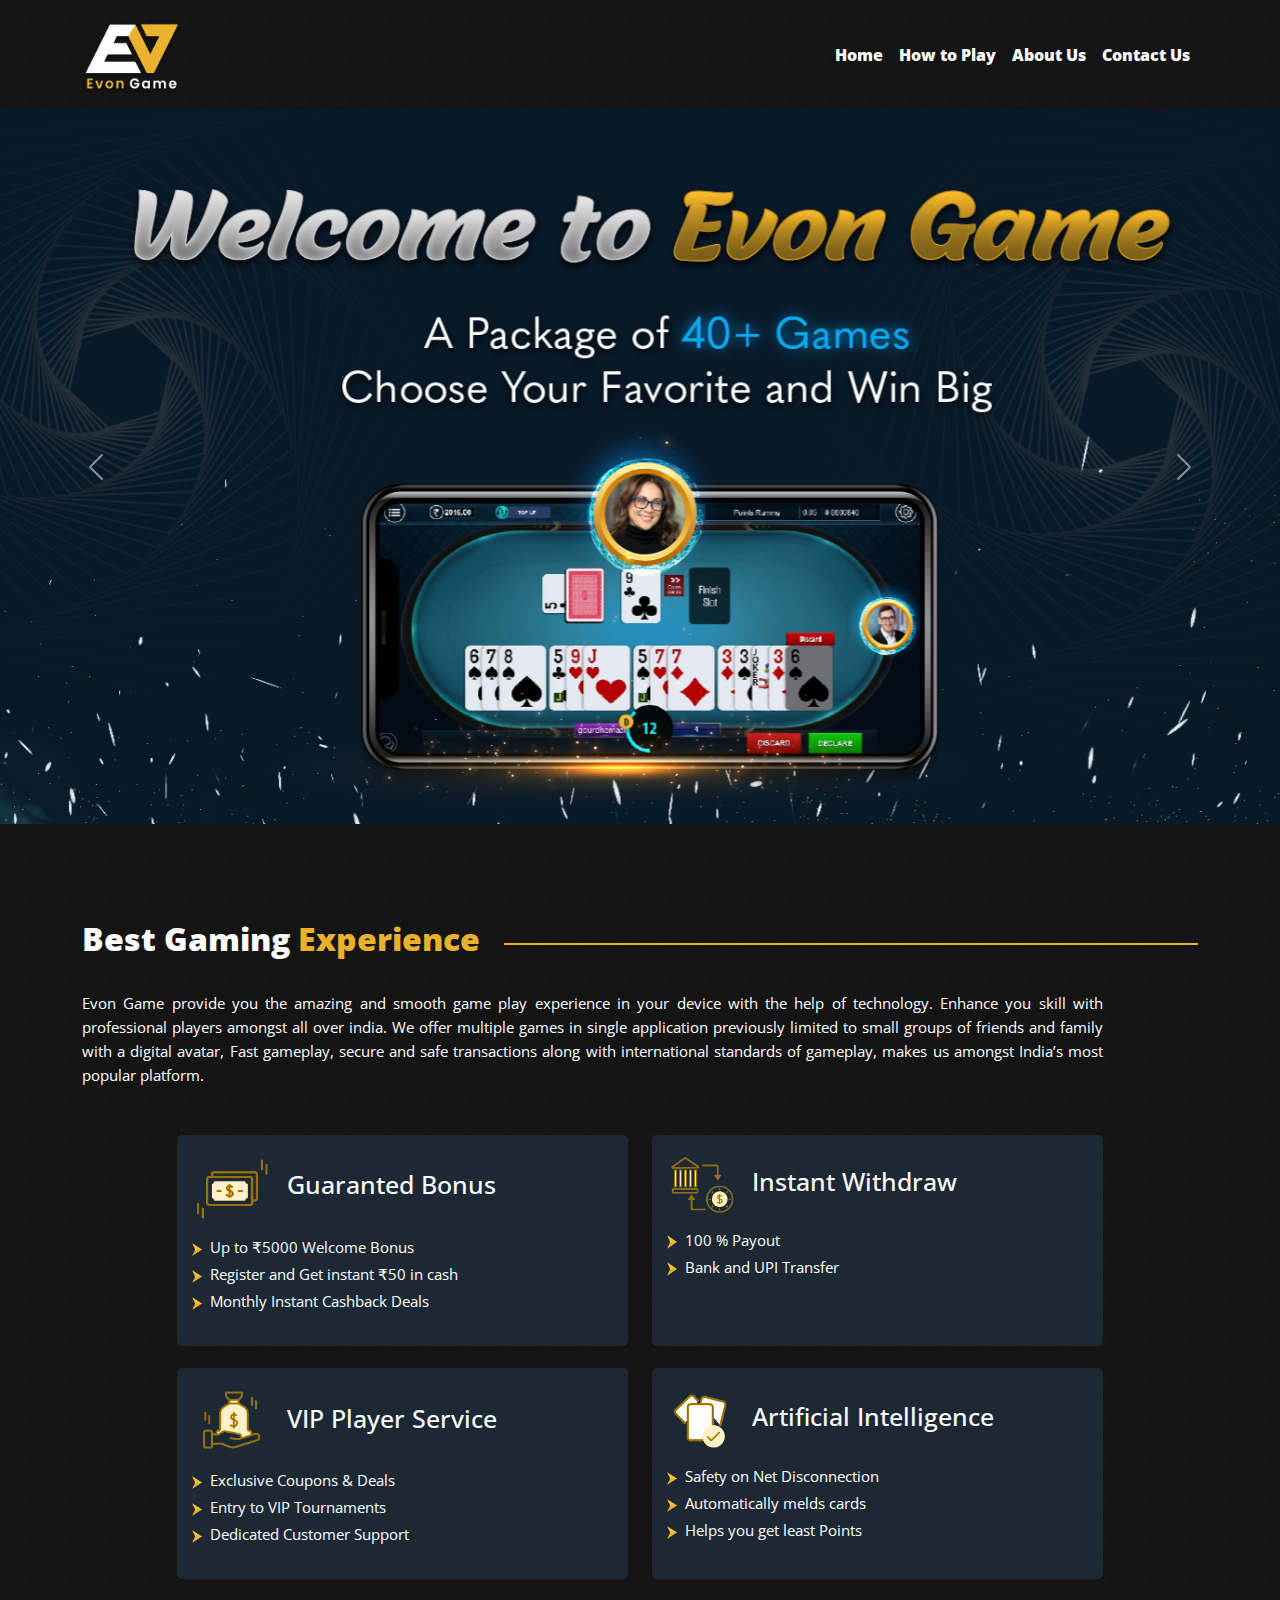
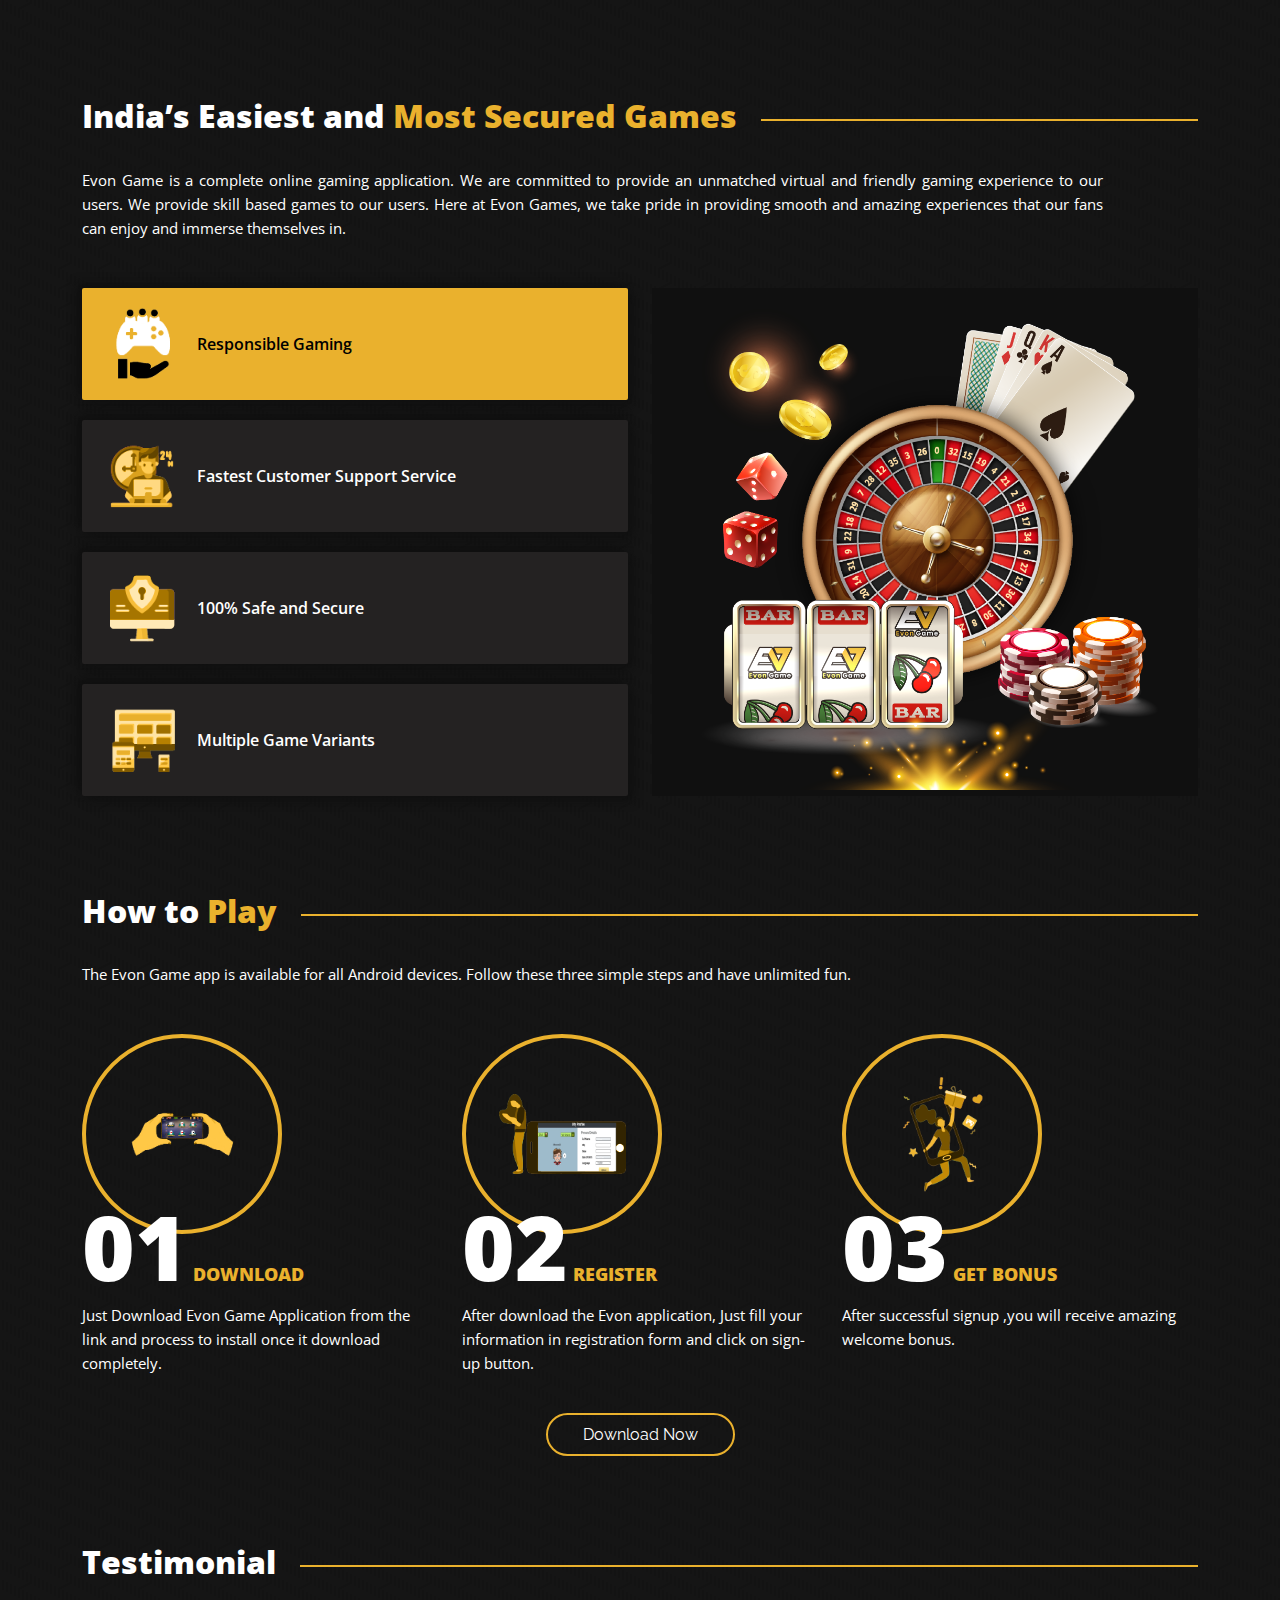
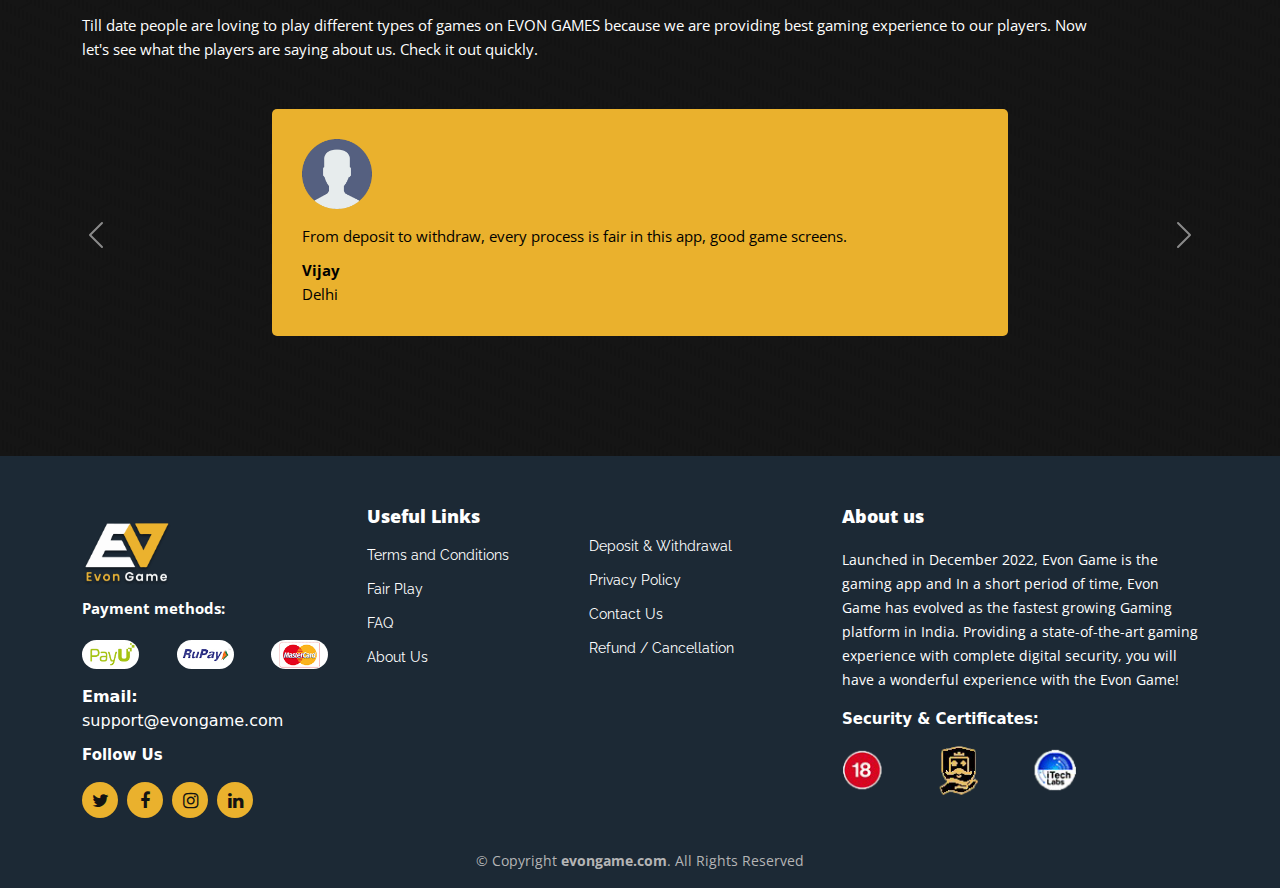
==== commit 79daef76: "Add files via upload" ====
--- a/index.html
+++ b/index.html
@@ -237,8 +237,8 @@
         </div>
     </div>
     <div class="row mb-5">
-      <div class="col-md-12">
-        <p>Here at Evon Game we pride ourselves in delivering rich and polished experiences that our fanbase can enjoy and immerse themselve into.</p>
+      <div class="col-md-11">
+        <p class="text-justify">Evon Game is a complete online gaming application. We are committed to provide an unmatched virtual and friendly gaming experience to our users. We provide skill based games to our users. Here at Evon Games, we take pride in providing smooth and amazing experiences that our fans can enjoy and immerse themselves in. </p>
       </div>
     </div>
     <div class="row secured-tabs">
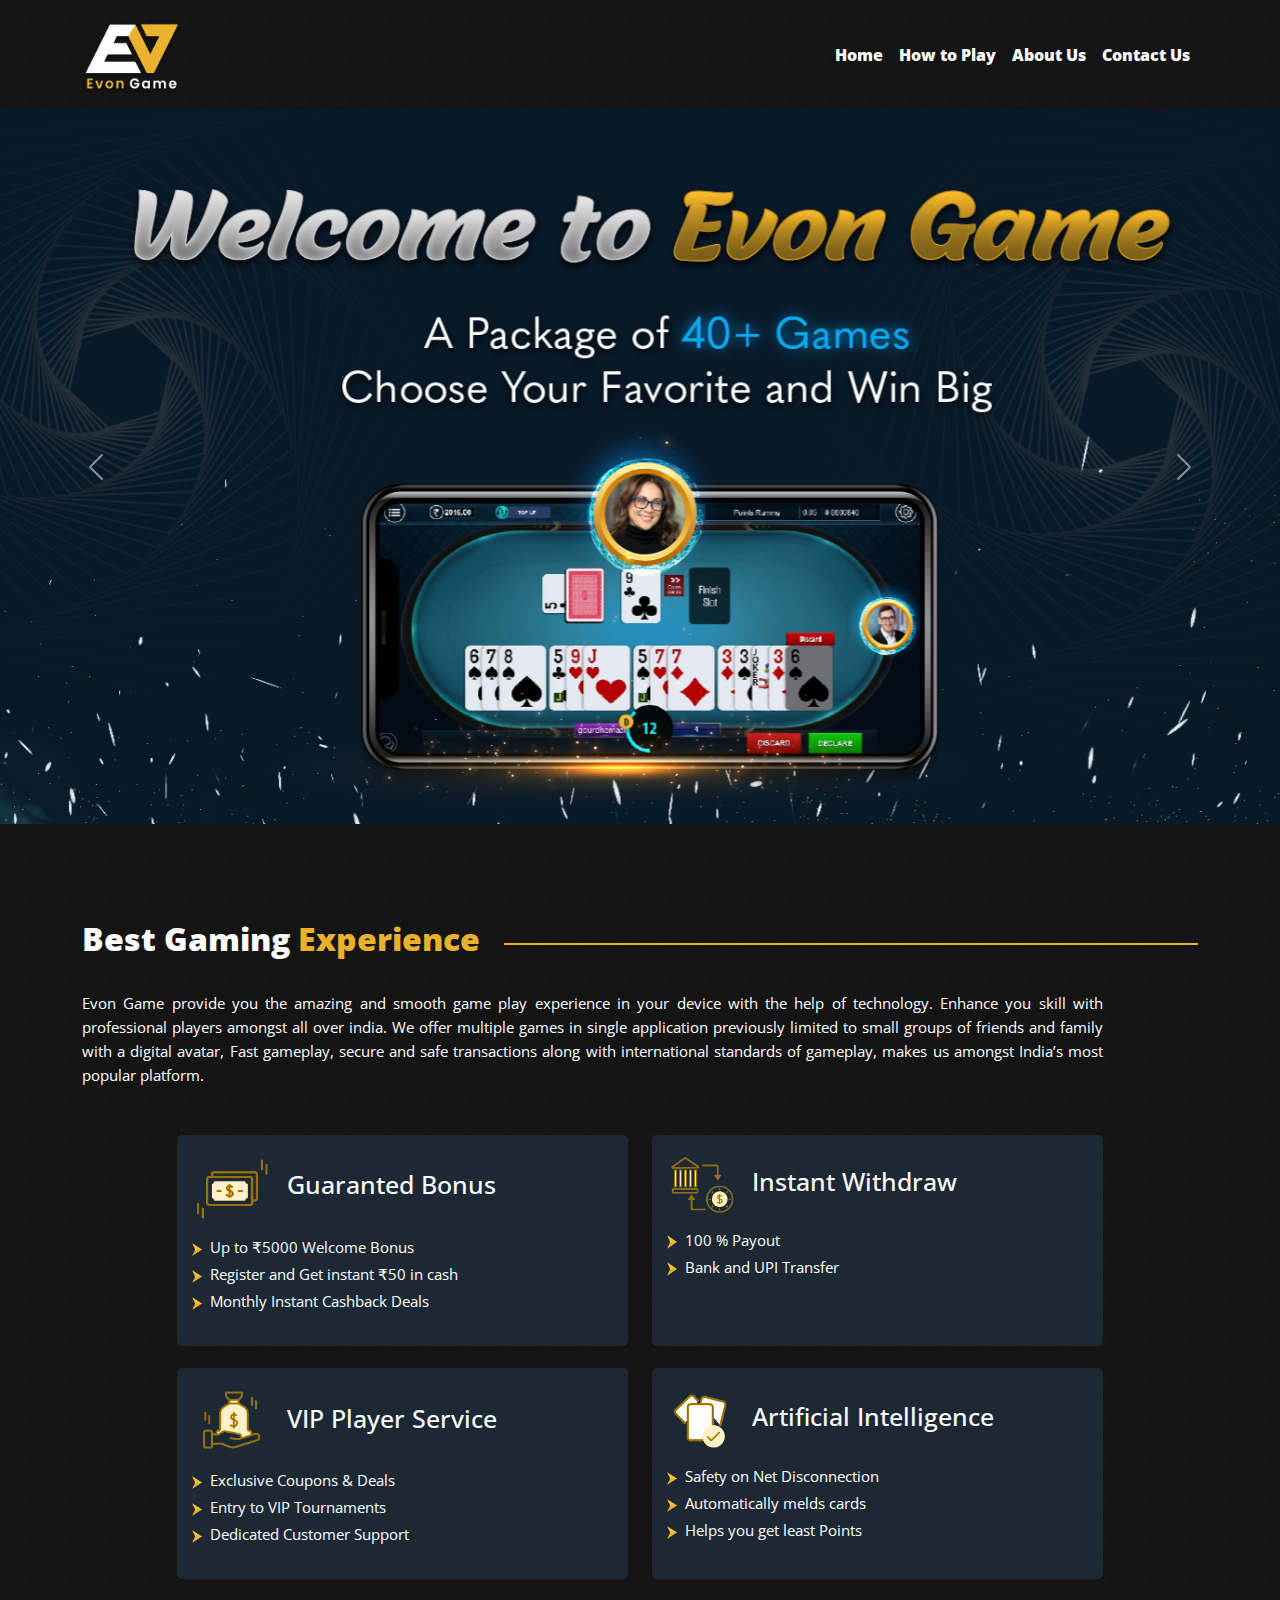
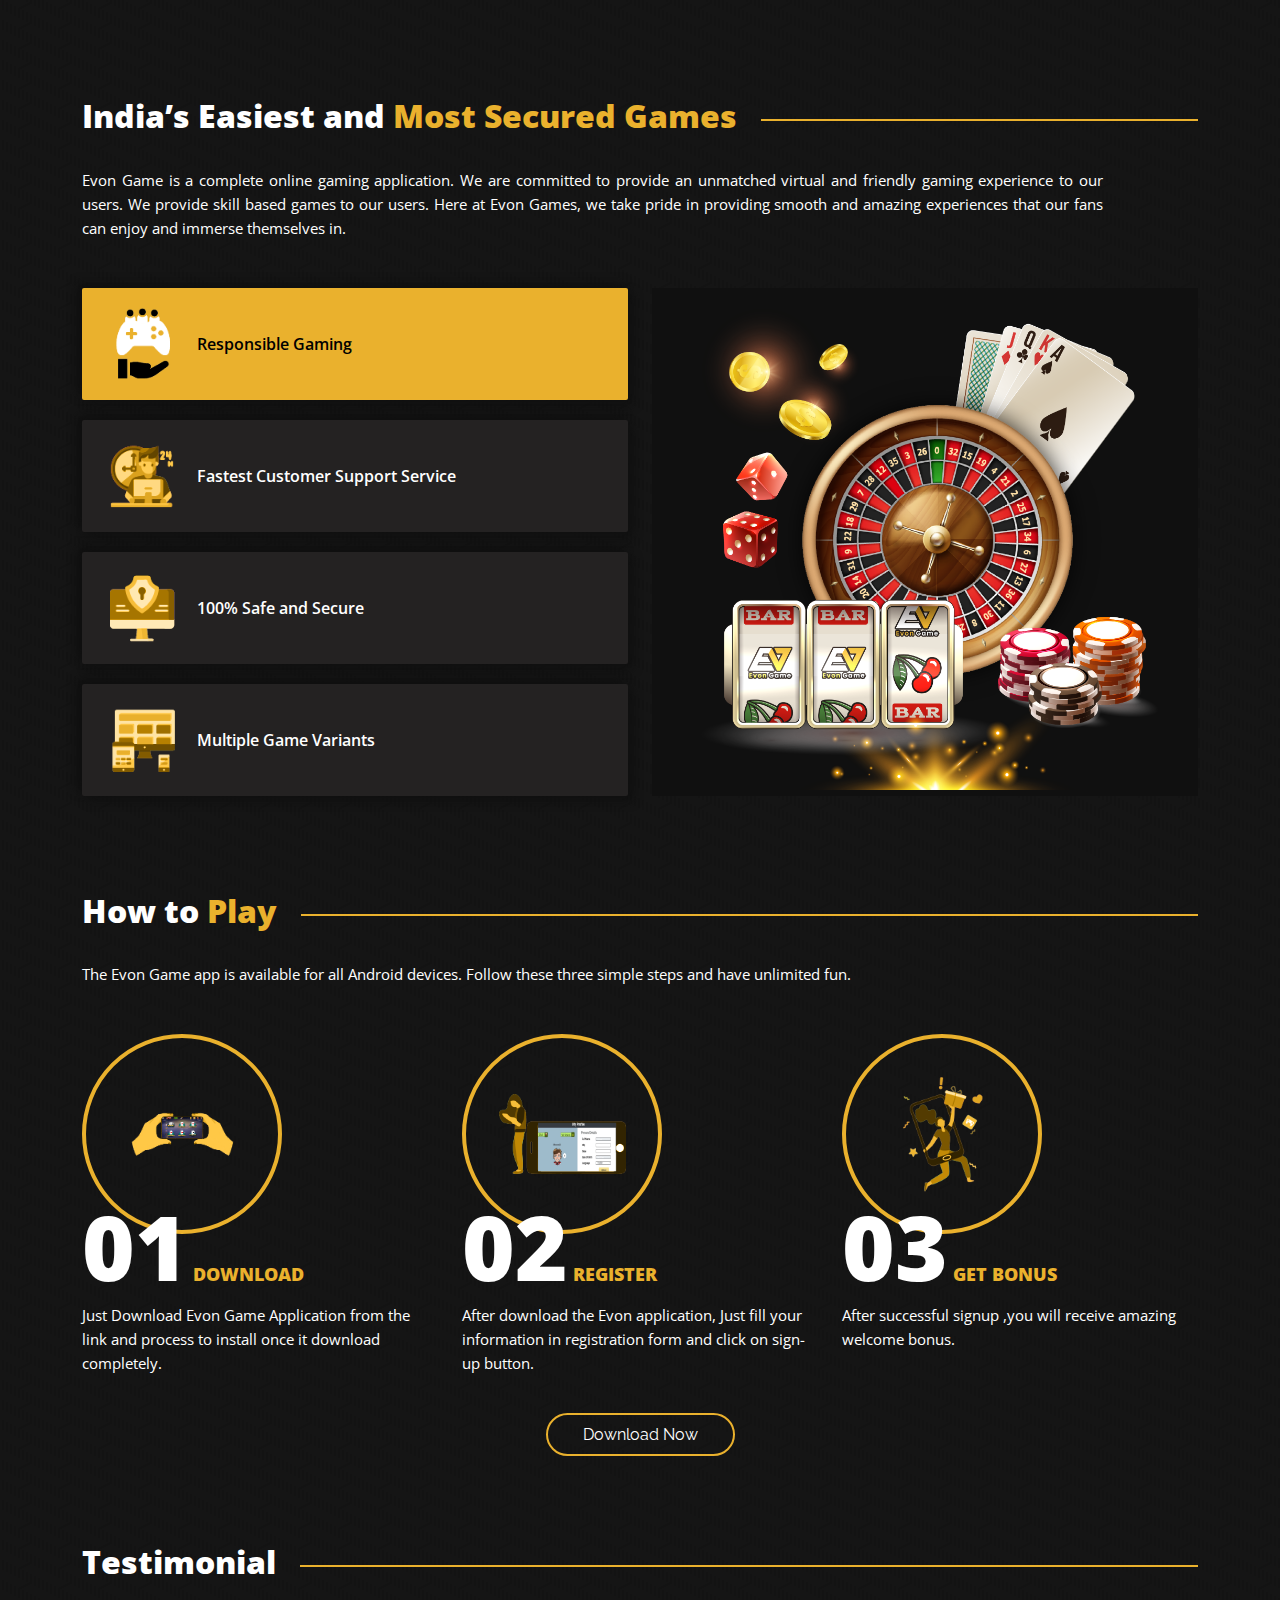
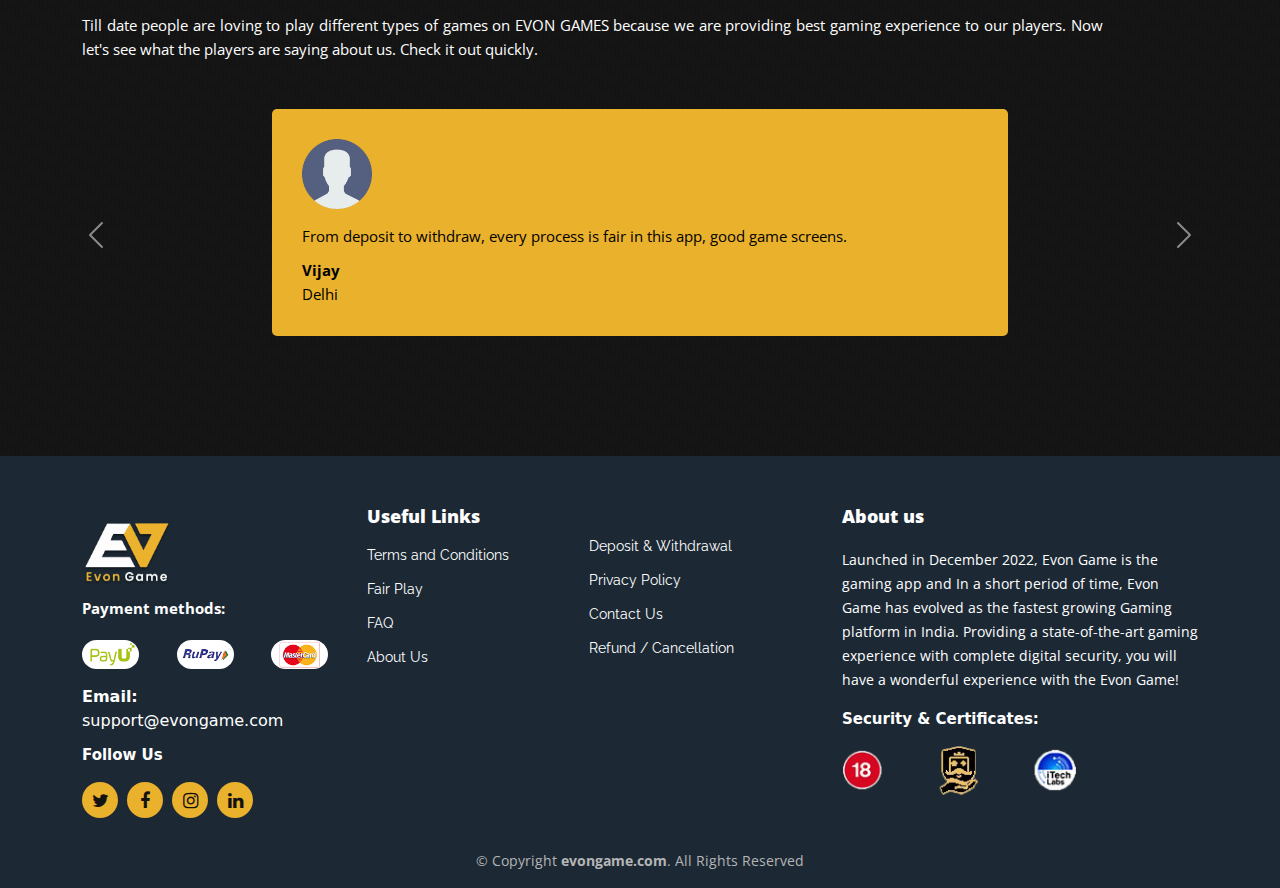
==== commit 687e6811: "Add files via upload" ====
--- a/index.html
+++ b/index.html
@@ -298,7 +298,7 @@
     </div>
     <div class="row mb-5">
       <div class="col-md-12">
-        <p>The Evon Game app is available for all Android devices. Follow these three simple steps and have unlimited fun. </p>
+        <p class="text-justify">The Evon Game app is available for all Android devices. Follow these three simple steps and have unlimited fun. </p>
       </div>
     </div>
     <div class="row howtoplay">
@@ -360,7 +360,7 @@
     </div>
     <div class="row mb-5">
       <div class="col-md-11">
-        <p>Till date people are loving to play different types of games on EVON GAMES because we are providing best gaming experience to our players. Now let's see what the players are saying about us. Check it out quickly. </p>
+        <p class="text-justify">Till date people are loving to play different types of games on EVON GAMES because we are providing best gaming experience to our players. Now let's see what the players are saying about us. Check it out quickly. </p>
       </div>
     </div>
   </div>
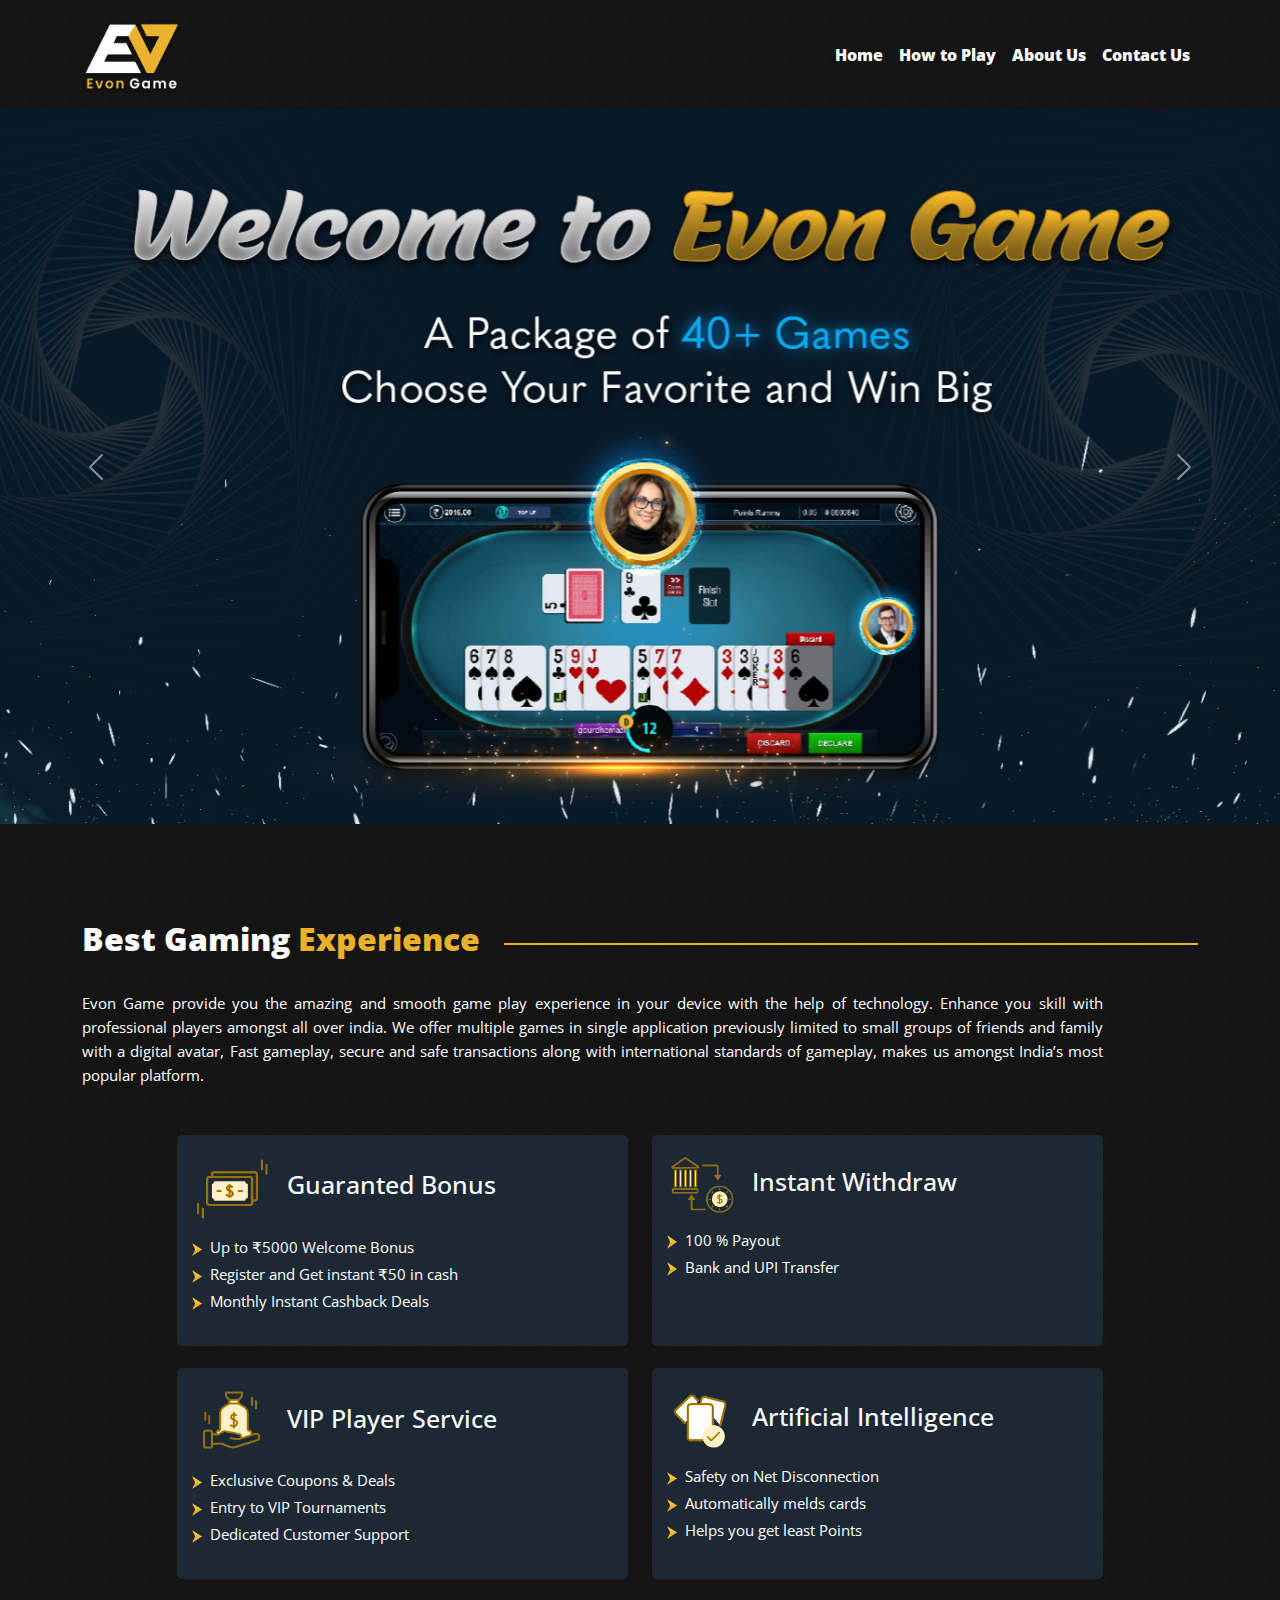
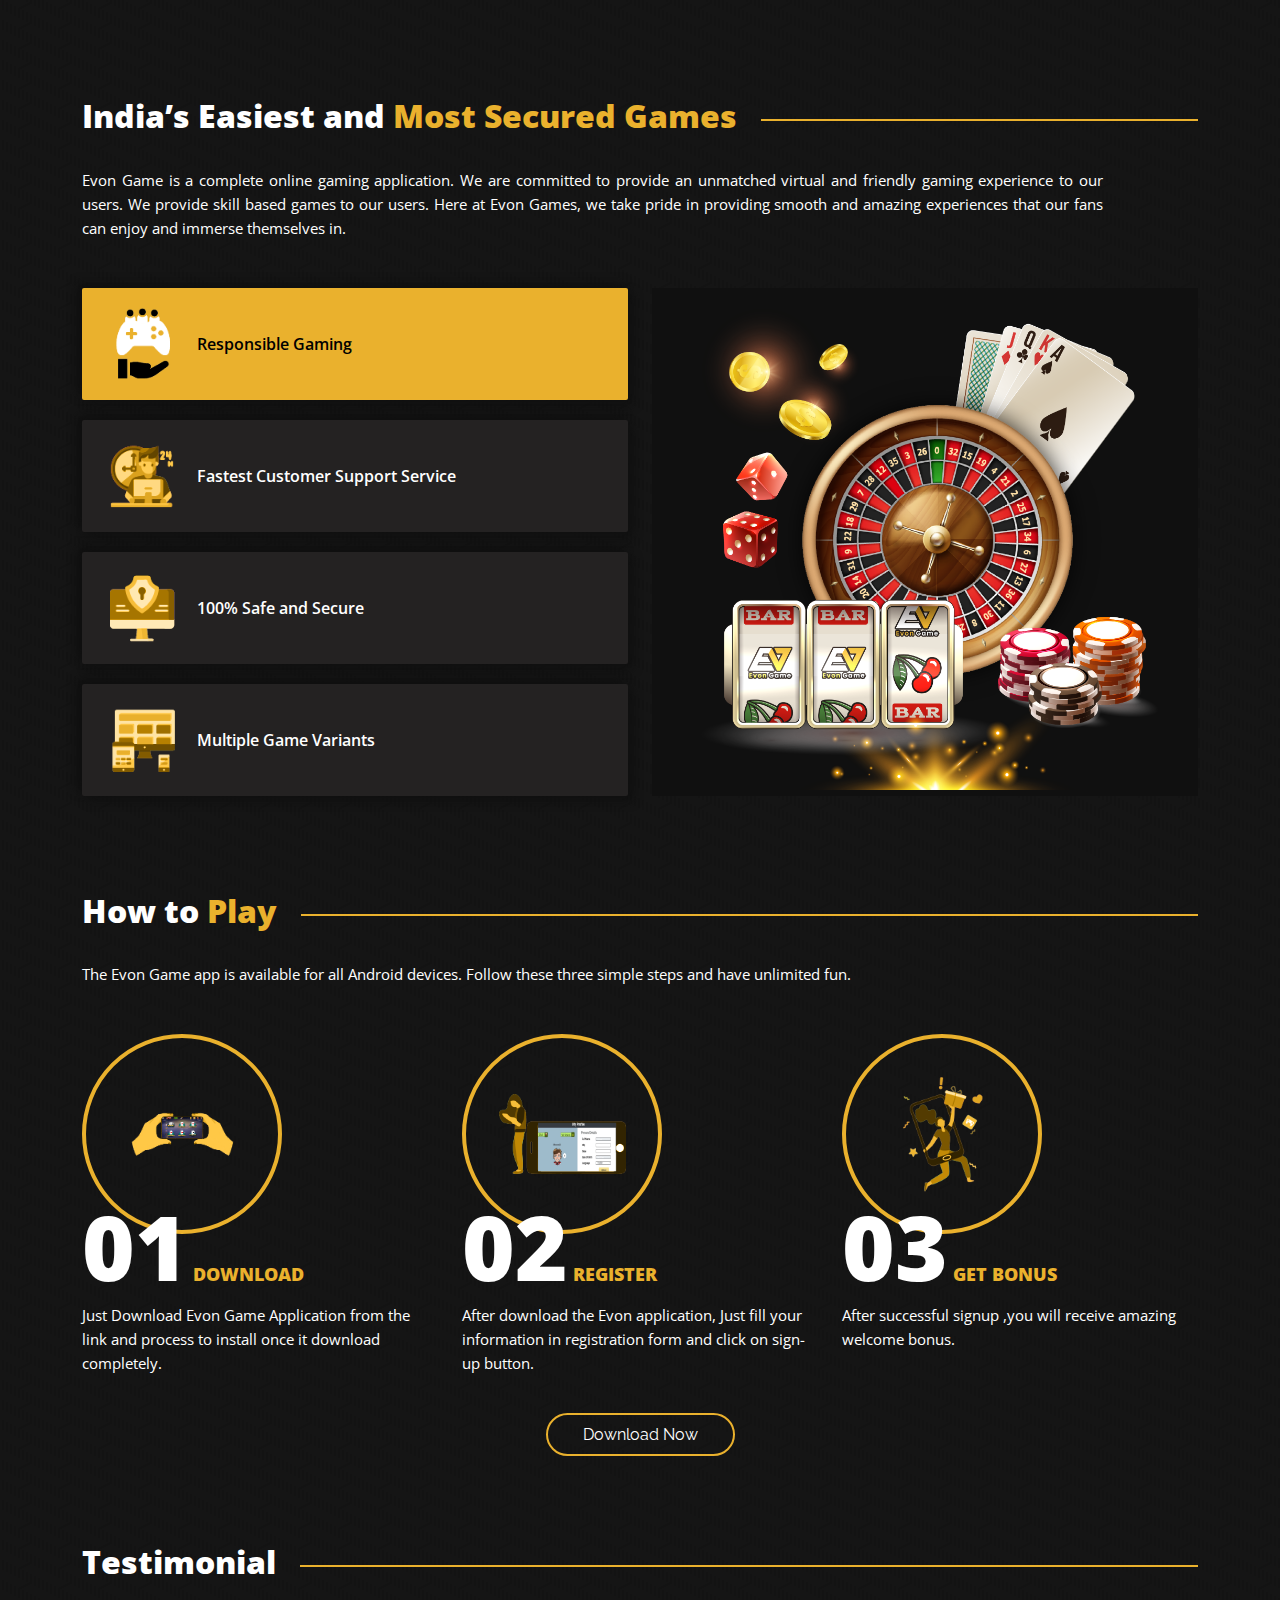
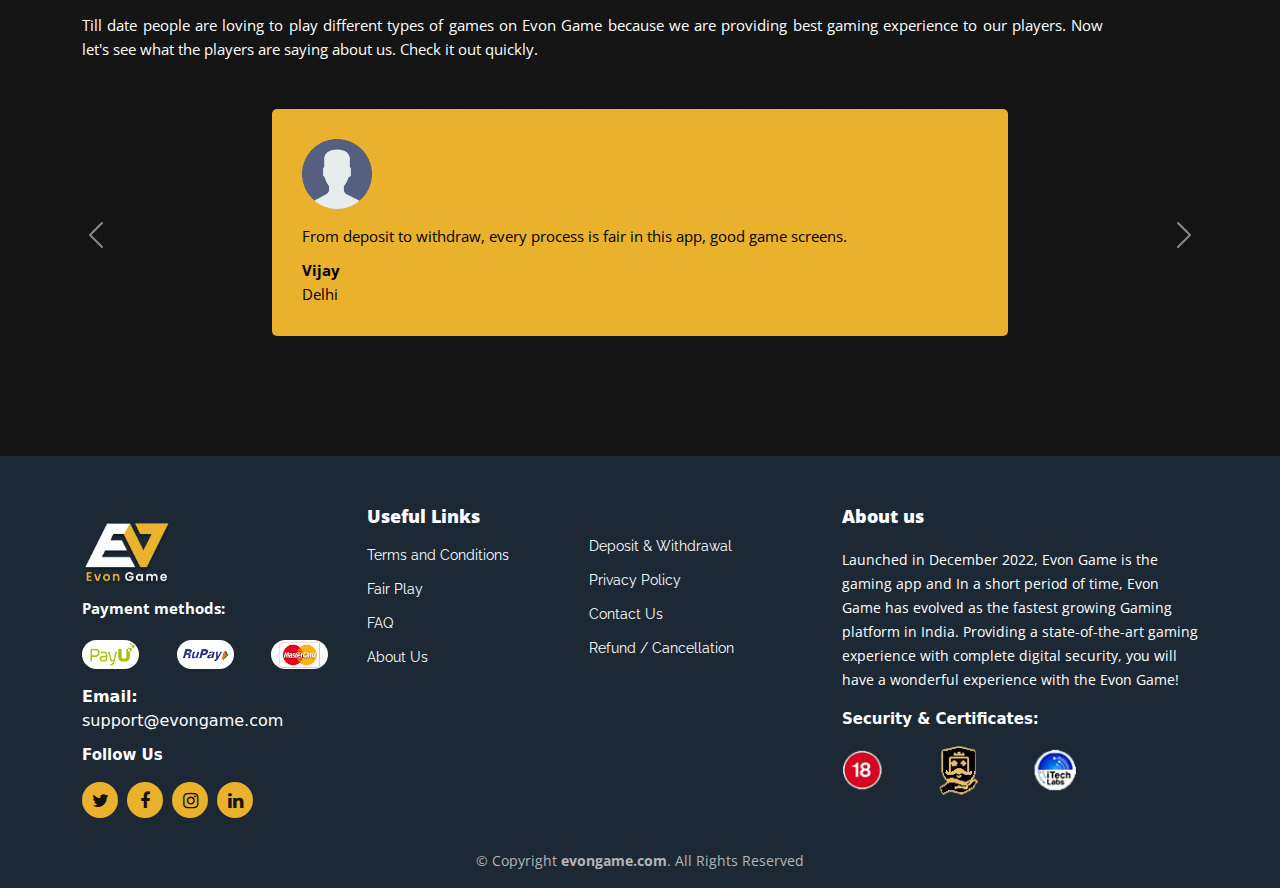
==== commit 18e2b63f: "Add files via upload" ====
--- a/index.html
+++ b/index.html
@@ -360,7 +360,7 @@
     </div>
     <div class="row mb-5">
       <div class="col-md-11">
-        <p class="text-justify">Till date people are loving to play different types of games on EVON GAMES because we are providing best gaming experience to our players. Now let's see what the players are saying about us. Check it out quickly. </p>
+        <p class="text-justify">Till date people are loving to play different types of games on Evon Game because we are providing best gaming experience to our players. Now let's see what the players are saying about us. Check it out quickly. </p>
       </div>
     </div>
   </div>
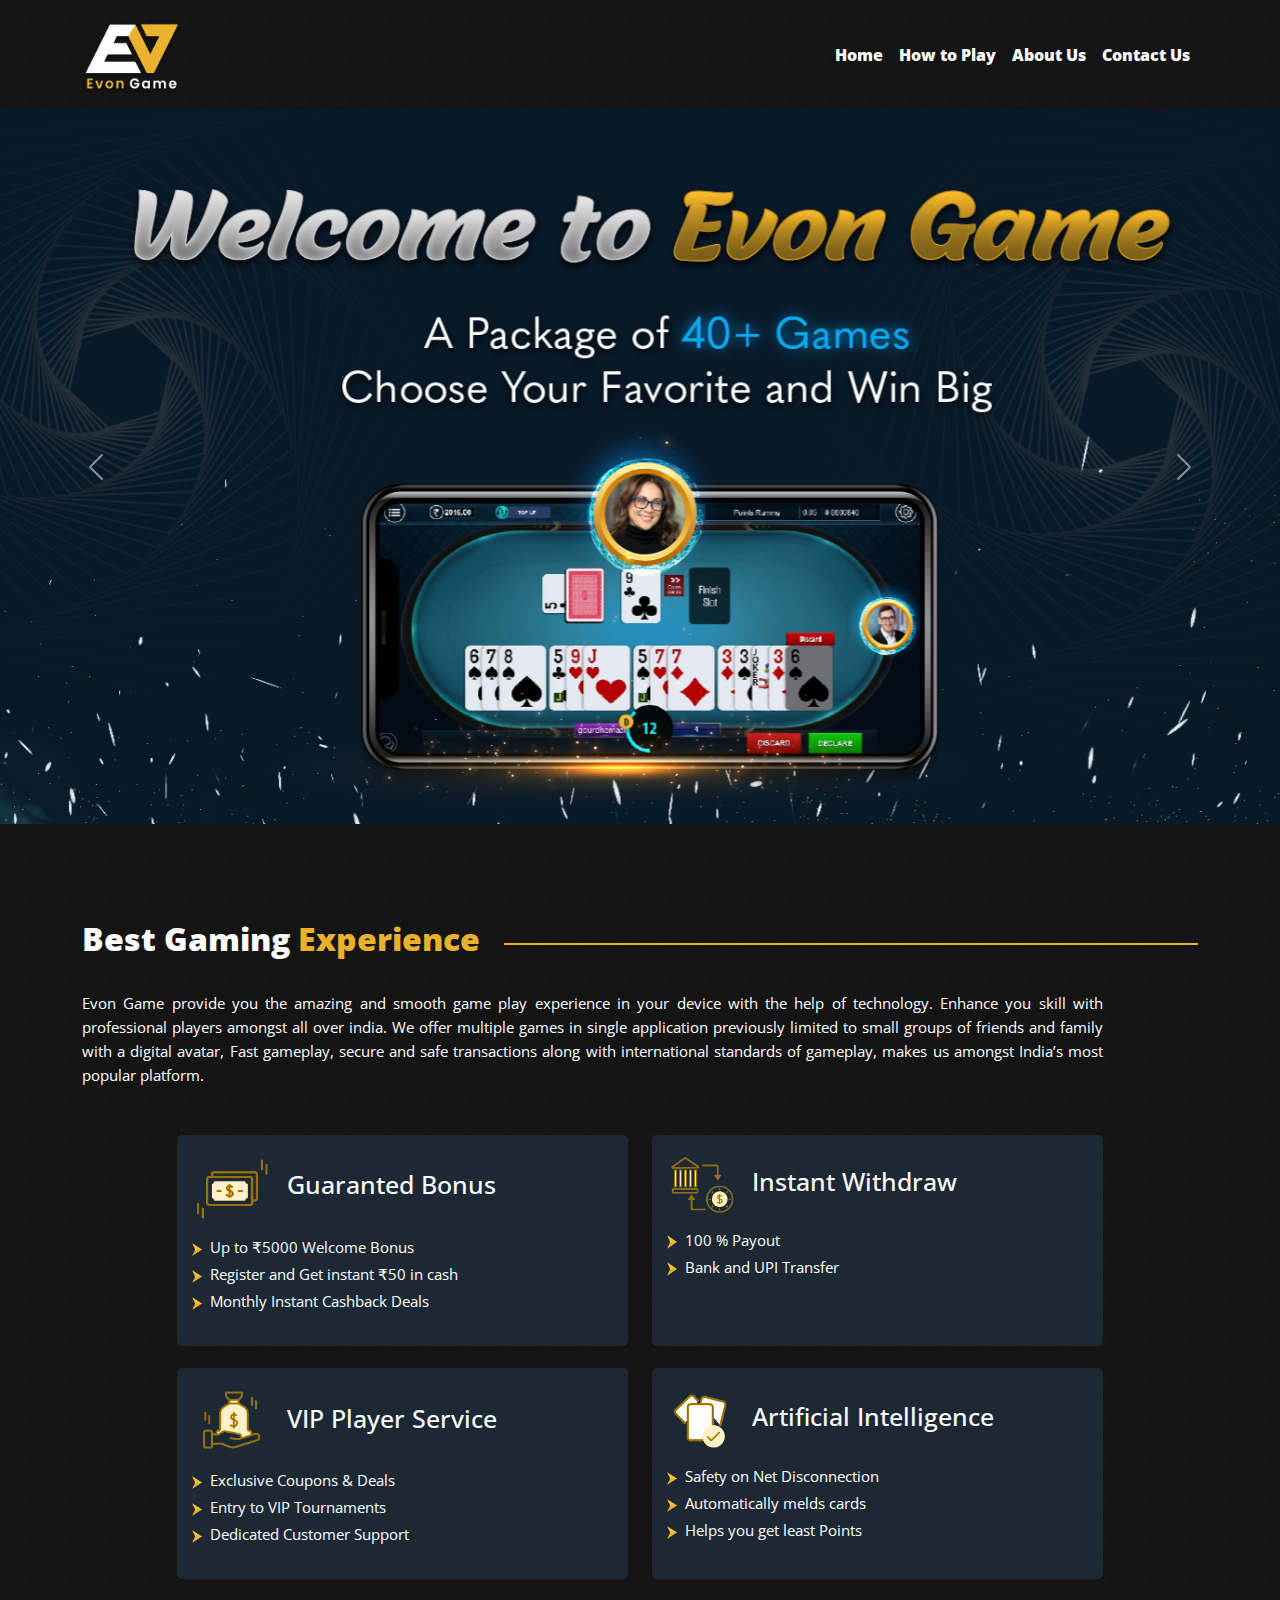
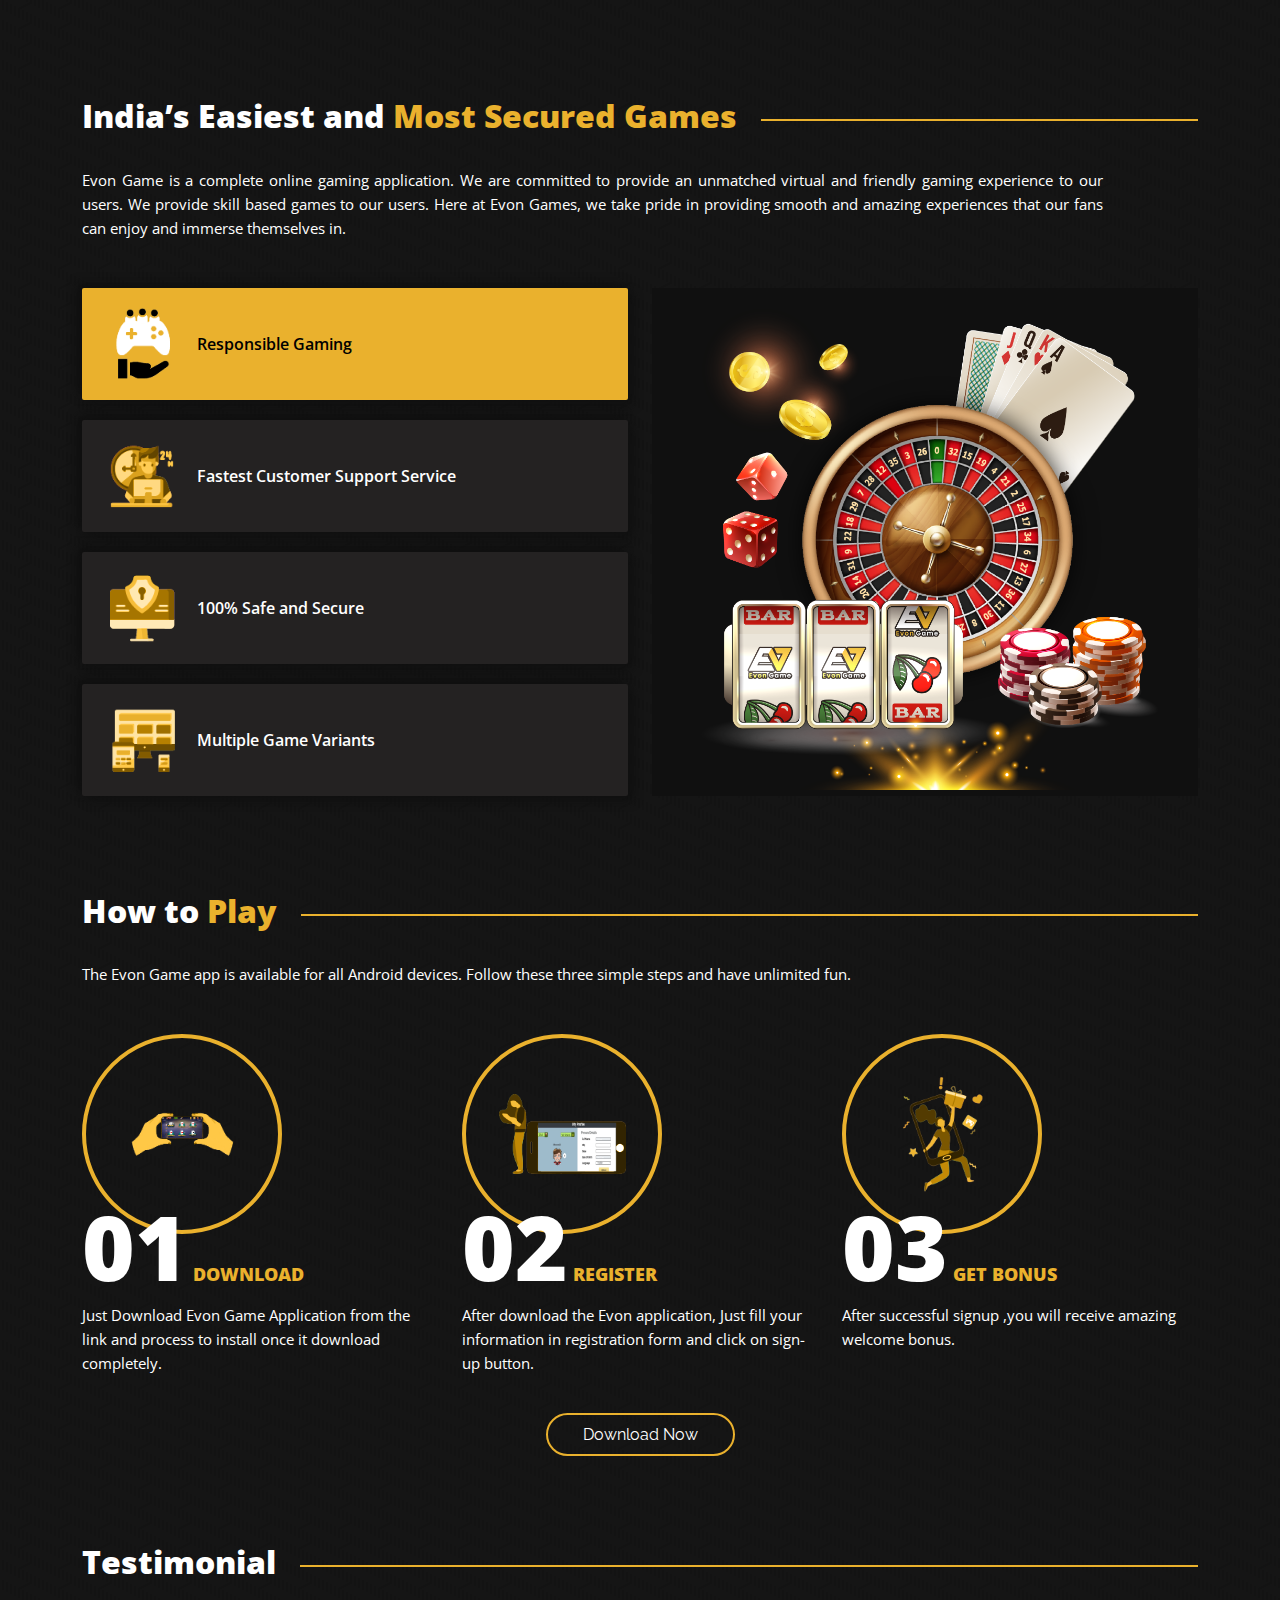
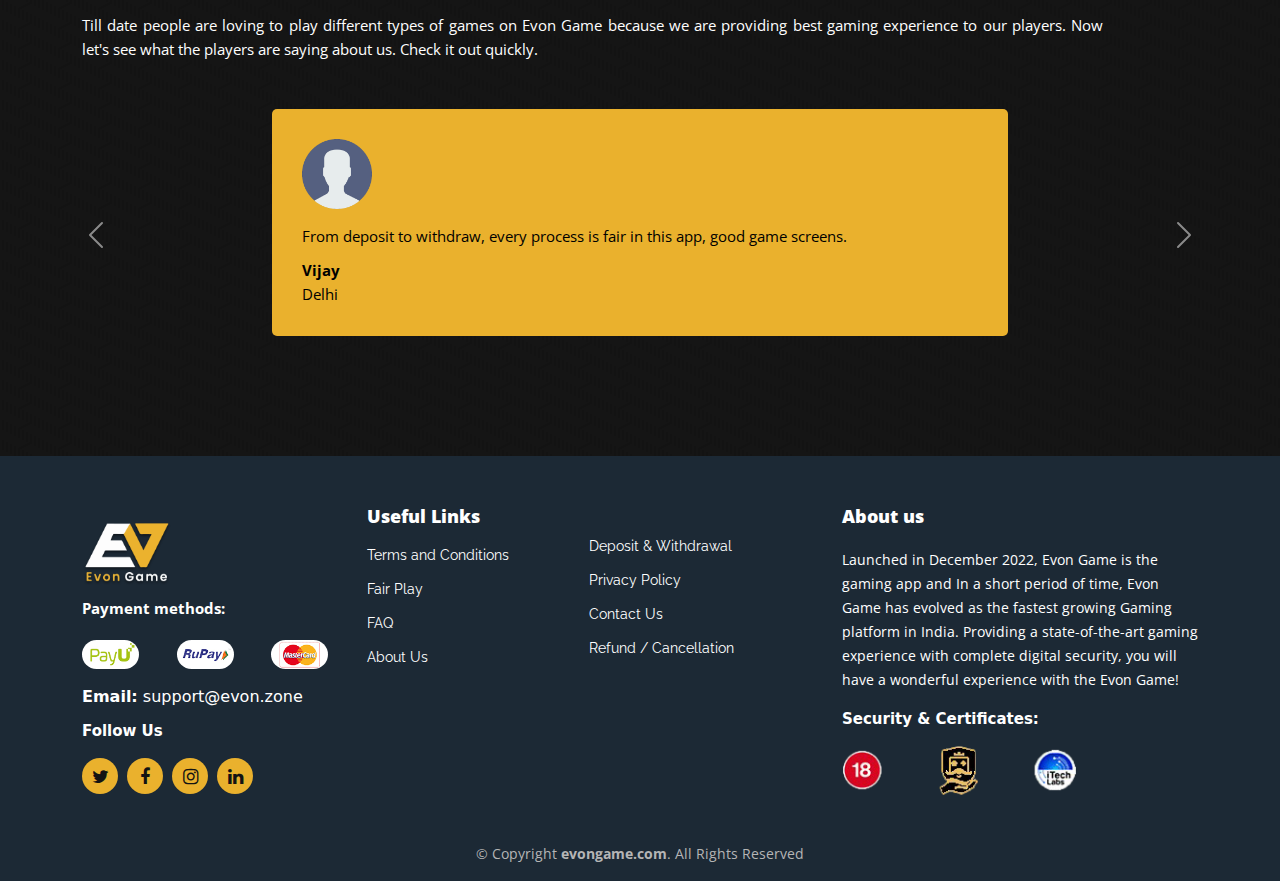
==== commit e50ff38e: "Add files via upload" ====
--- a/index.html
+++ b/index.html
@@ -488,7 +488,7 @@
           <li><img src="assets/img/2.jpg" class="uds"></li>
           <li><img src="assets/img/3.jpg" class="uds"></li>
         </ul>
-    <strong class="text-white">Email:</strong> <span class="text-white">support@evongame.com</span><br>
+    <strong class="text-white">Email:</strong> <span class="text-white">support@evon.zone</span><br>
             <strong class="text-white" style="font-size: 15px;margin-top: 10px;margin-bottom: 15px;display: block;">Follow Us</strong>
             <div class="social-links text-left text-md-right pt-3 pt-md-0">
         <a href="#" class="twitter"><i class="fa fa-twitter"></i></a>
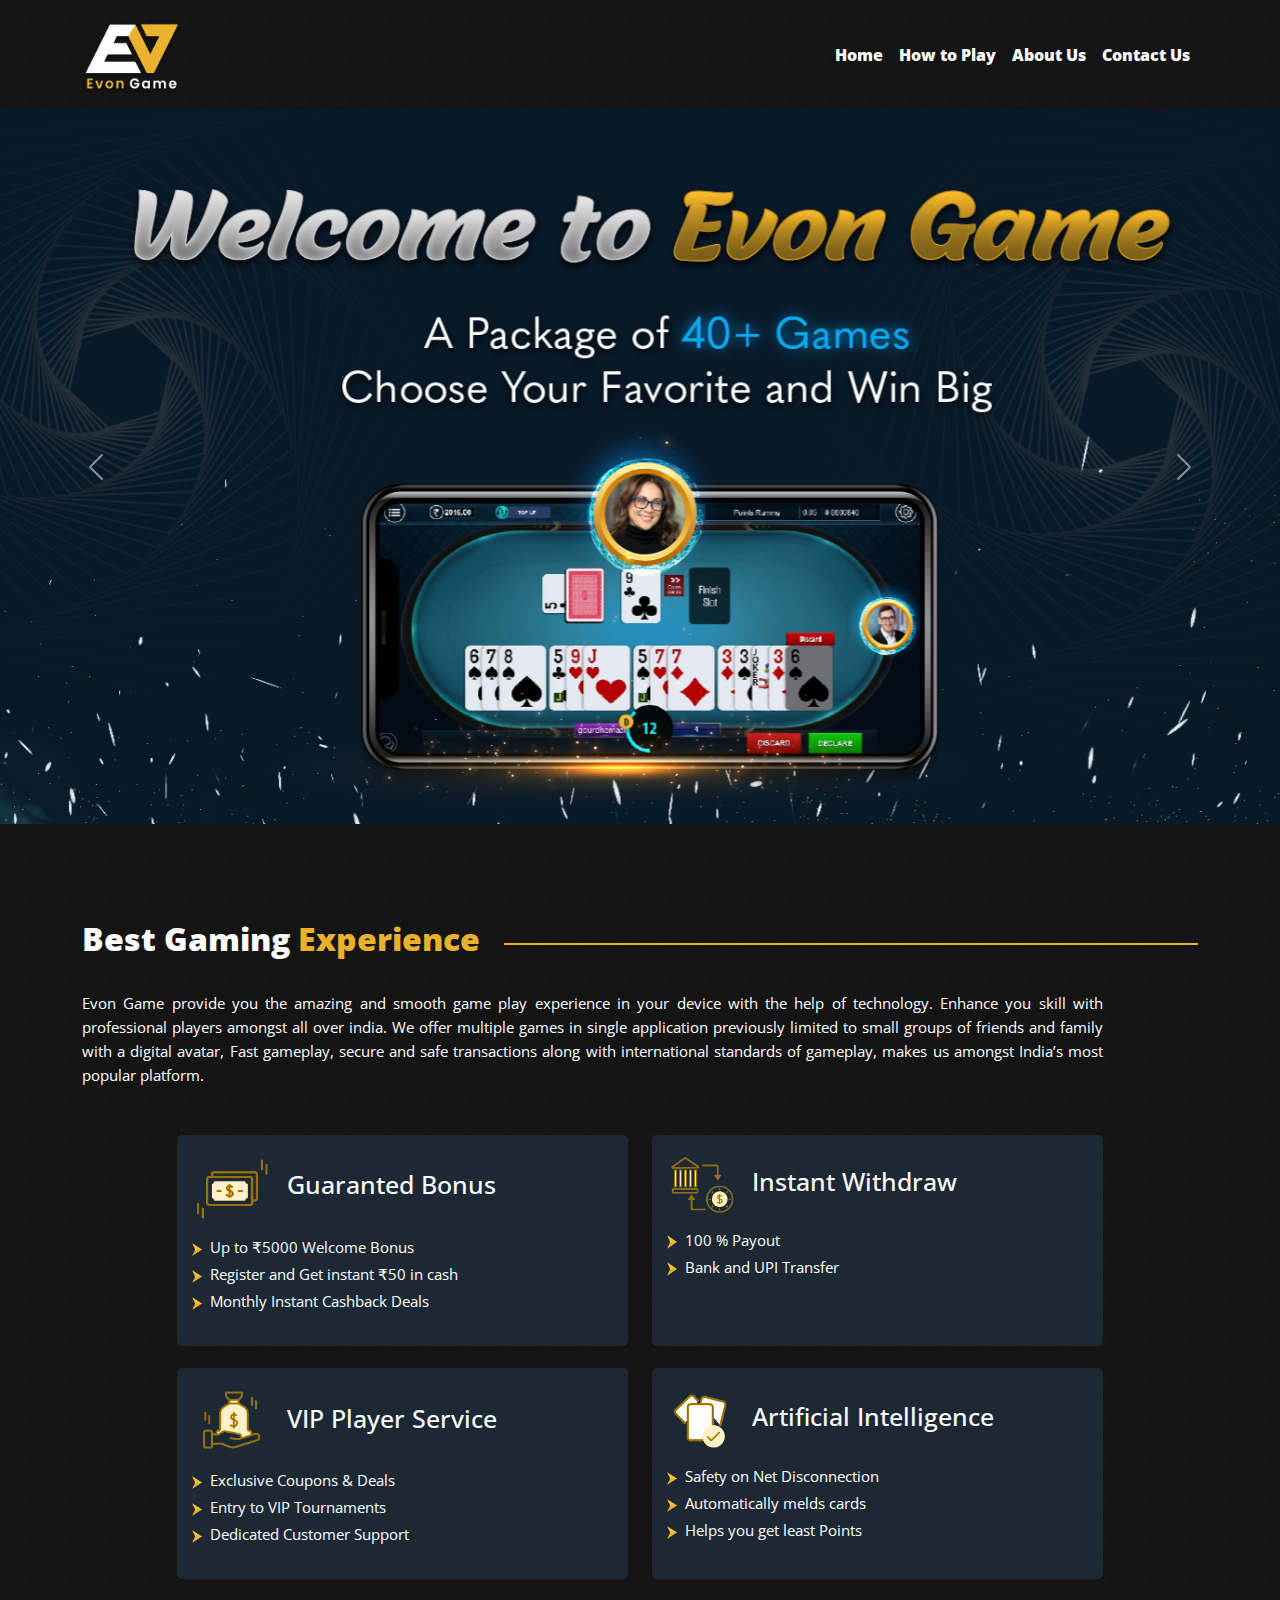
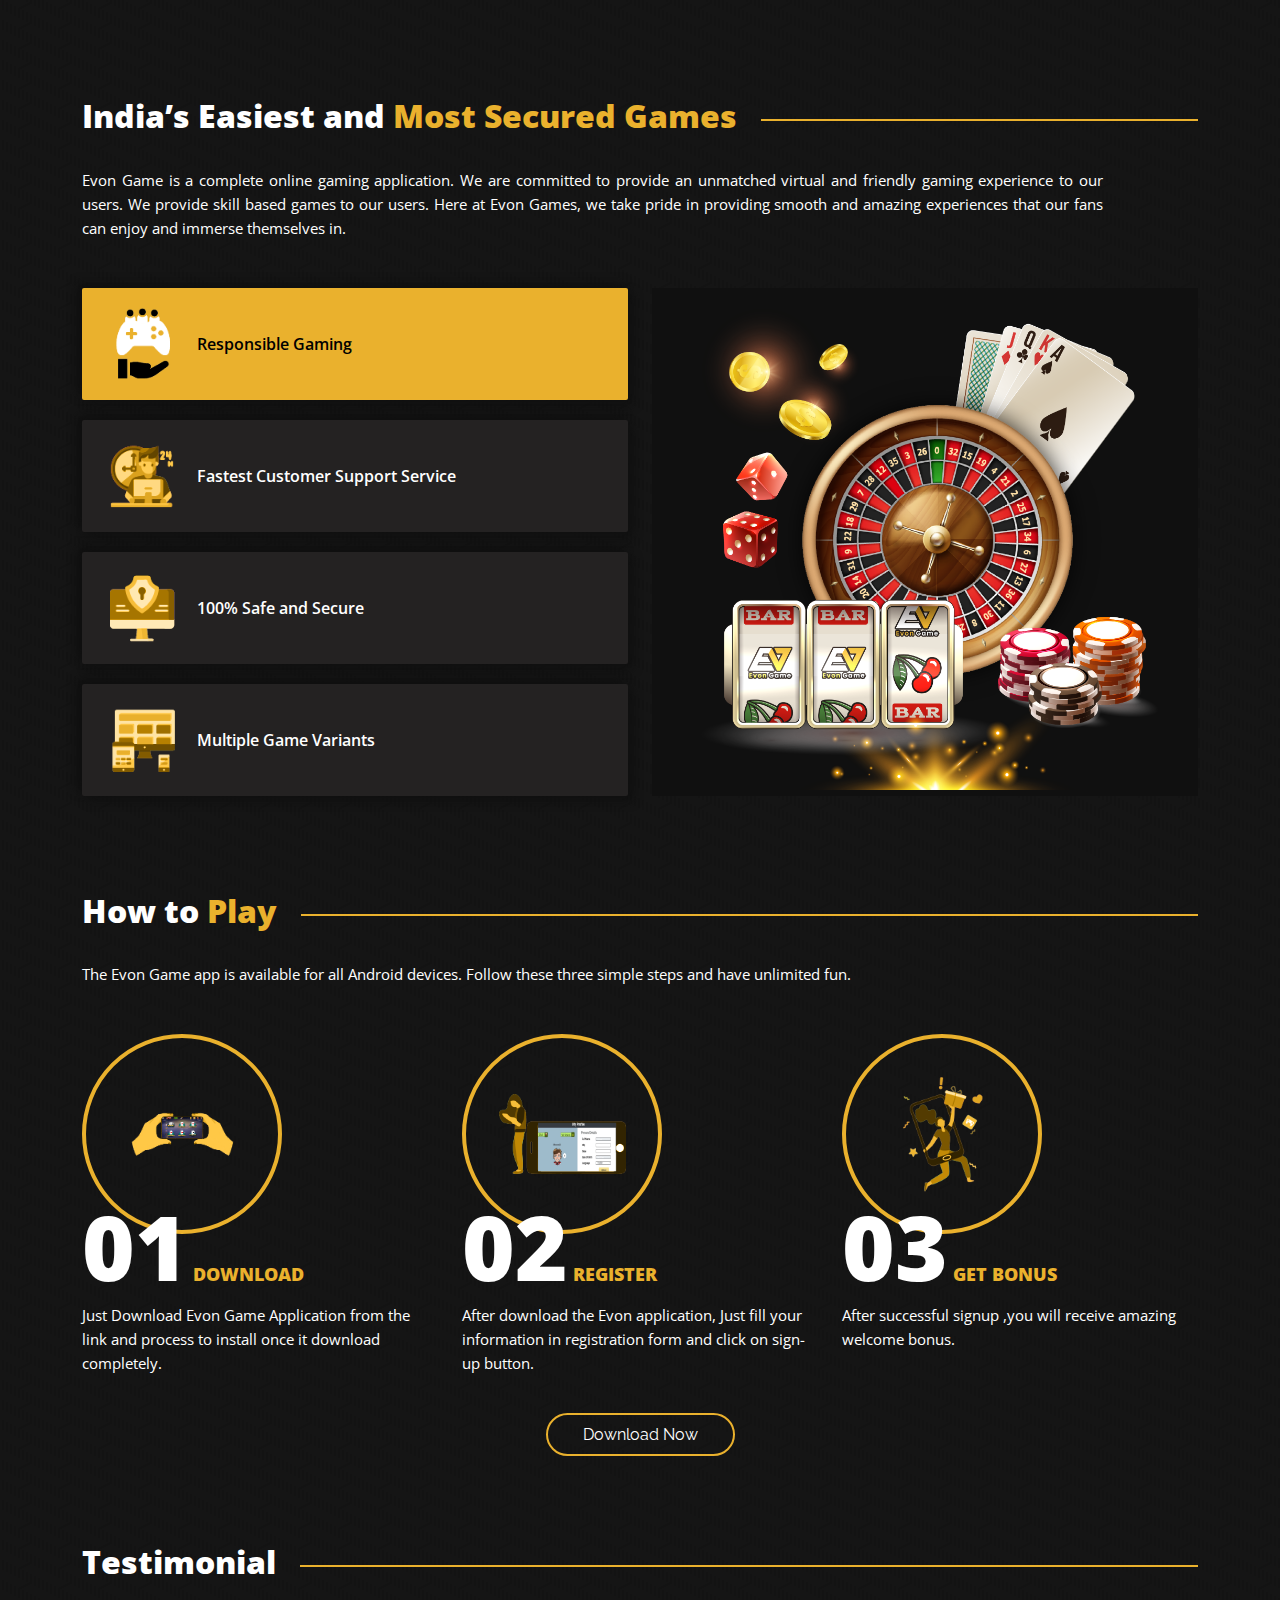
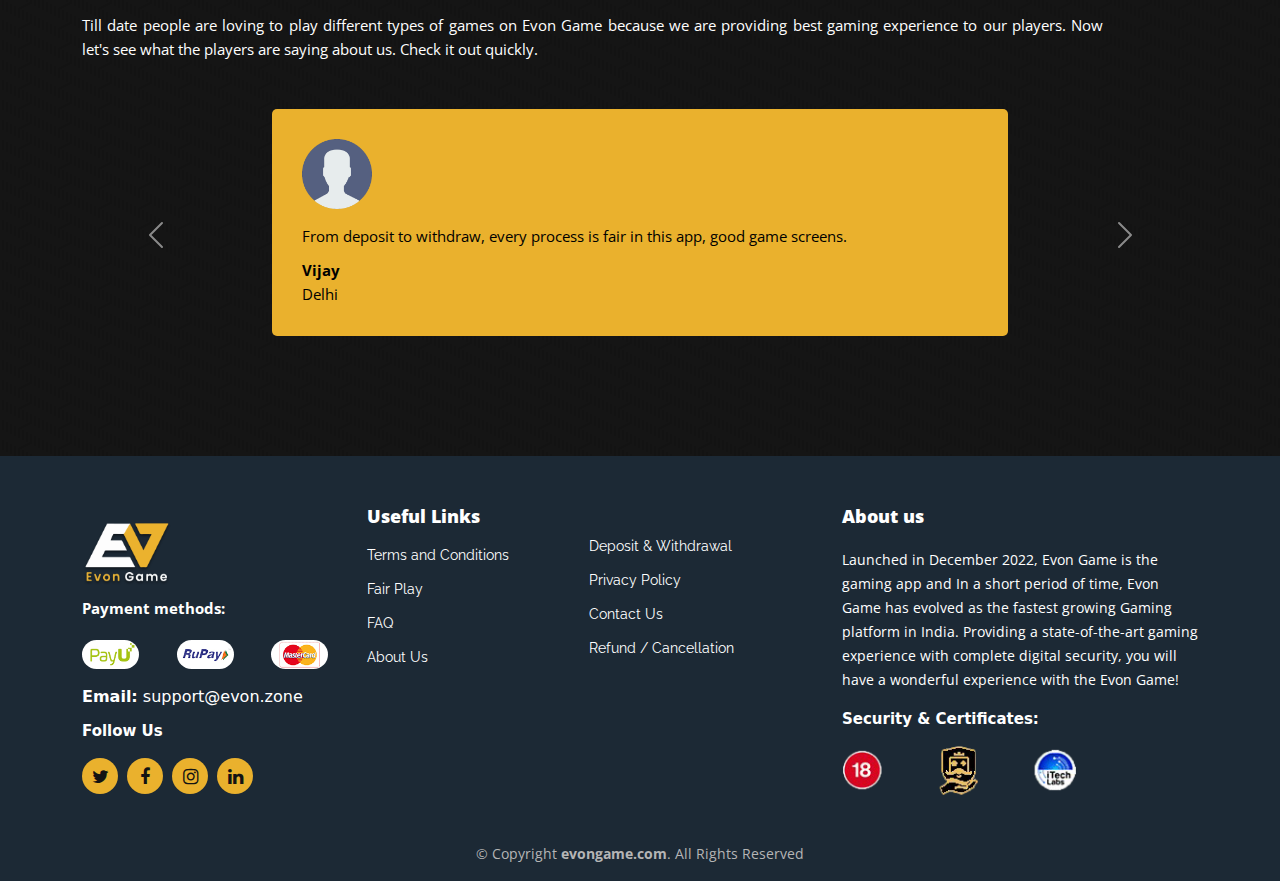
==== commit 5d22bb3b: "Add files via upload" ====
--- a/index.html
+++ b/index.html
@@ -348,7 +348,7 @@
   </div>
 
 
-<div class="container-fluid section-mb mb-0">
+<div class="container-fluid section-mb">
   <div class="container">
     <div class="row block-margin align-items-center">
         <div class="col-md-auto">
@@ -364,13 +364,14 @@
       </div>
     </div>
   </div>
-</div>
-
-<div id="testimonial" class="carousel slide section-mb testimonial" data-bs-ride="carousel">
+
+
+
+    <div class="container position-relative">
+      <div class="row justify-content-center">
+        <div class="col-md-8 testimonial-md">
+          <div id="testimonial" class="carousel slide testimonial" data-bs-ride="carousel">
   <div class="carousel-inner">
-    <div class="container">
-      <div class="row justify-content-center">
-        <div class="col-md-8">
     <div class="carousel-item active">
       <img src="assets/img/user1.png" width="70" />
       <p class="testimonial-des">From deposit to withdraw, every process is fair in this app, good game screens.</p>
@@ -392,9 +393,6 @@
         <strong class="d-block">Nisha Singh</strong>Delhi
       </p>
     </div>
-  </div>
-  </div>
-  </div>
   </div>
   <button class="carousel-control-prev" type="button" data-bs-target="#testimonial" data-bs-slide="prev">
     <span class="carousel-control-prev-icon" aria-hidden="true"></span>
@@ -404,6 +402,11 @@
     <span class="carousel-control-next-icon" aria-hidden="true"></span>
     <span class="visually-hidden">Next</span>
   </button>
+  </div>
+  </div>
+  </div>
+  
+  </div>
 </div>
 
 <!-- <div class="container-fluid section-mb">
--- a/assets/css/style.css
+++ b/assets/css/style.css
@@ -152,11 +152,14 @@
 .testimonial .testimonial-des, .testimonial p {
   color: #000;
 }
-.testimonial .carousel-item {
+/*.testimonial .carousel-item {
   display: none !important;
 }
 .testimonial .carousel-item.active {
   display: block !important;
+}*/
+#testimonial {
+  position: static;
 }
 .secured-tabs ul li button {
   background: #242222 !important;
@@ -553,15 +556,24 @@
 .text-justify {
   text-align: justify;
 }
+.how-tabs p {
+  text-align: justify;
+}
 
 
 @media (min-width: 991px) {
-  #testimonial .col-md-8 {
+  #testimonial {
   min-height: 251px;
 }
 }
 
 @media (max-width: 767px) {
+  .how-tabs img {
+  width: 100%;
+}
+.testimonial-md {
+  padding: 0;
+}
   .howtoplay .col-md-4 {
   margin-bottom: 40px;
 }
@@ -583,12 +595,27 @@
 .downloadnow {
   margin-top: 0px !important;
 }
+.how-tabs ul.nav.nav-tabs li button {
+  width: 100%;
+  margin: 0;padding-left: 5px;
+padding-right: 5px;
+}
+.how-tabs ul.nav.nav-tabs li {
+  width: 50%;
+  padding: 0 8px;
+}
+.how-tabs ul.nav.nav-tabs li:nth-child(1), .how-tabs ul.nav.nav-tabs li:nth-child(2) {
+  margin-bottom: 16px;
+}
+.page .container-fluid {
+  padding-top: 35px;
+}
 
 
 }
 
 @media (max-width: 580px) {
-  #testimonial .col-md-8 {
+  #testimonial  {
   min-height: 323px;
 }
   .testimonial .testimonial-des {
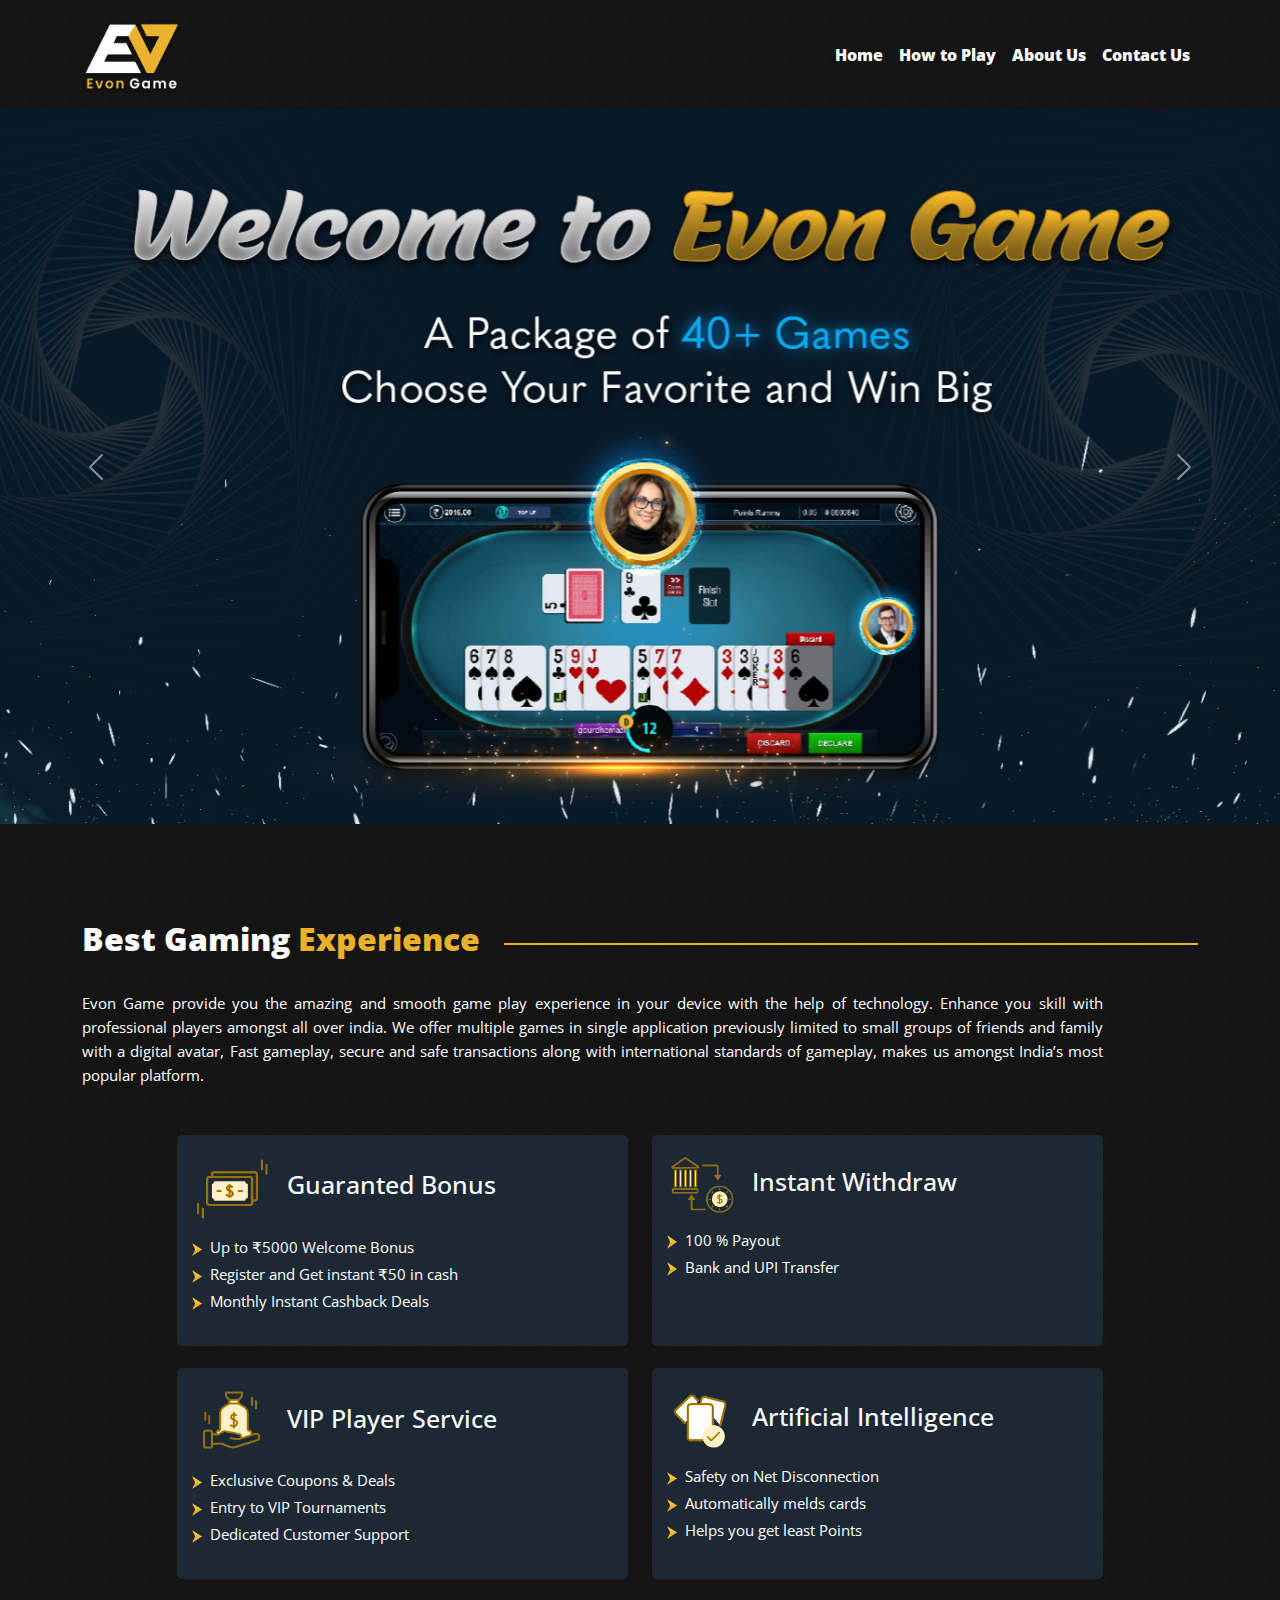
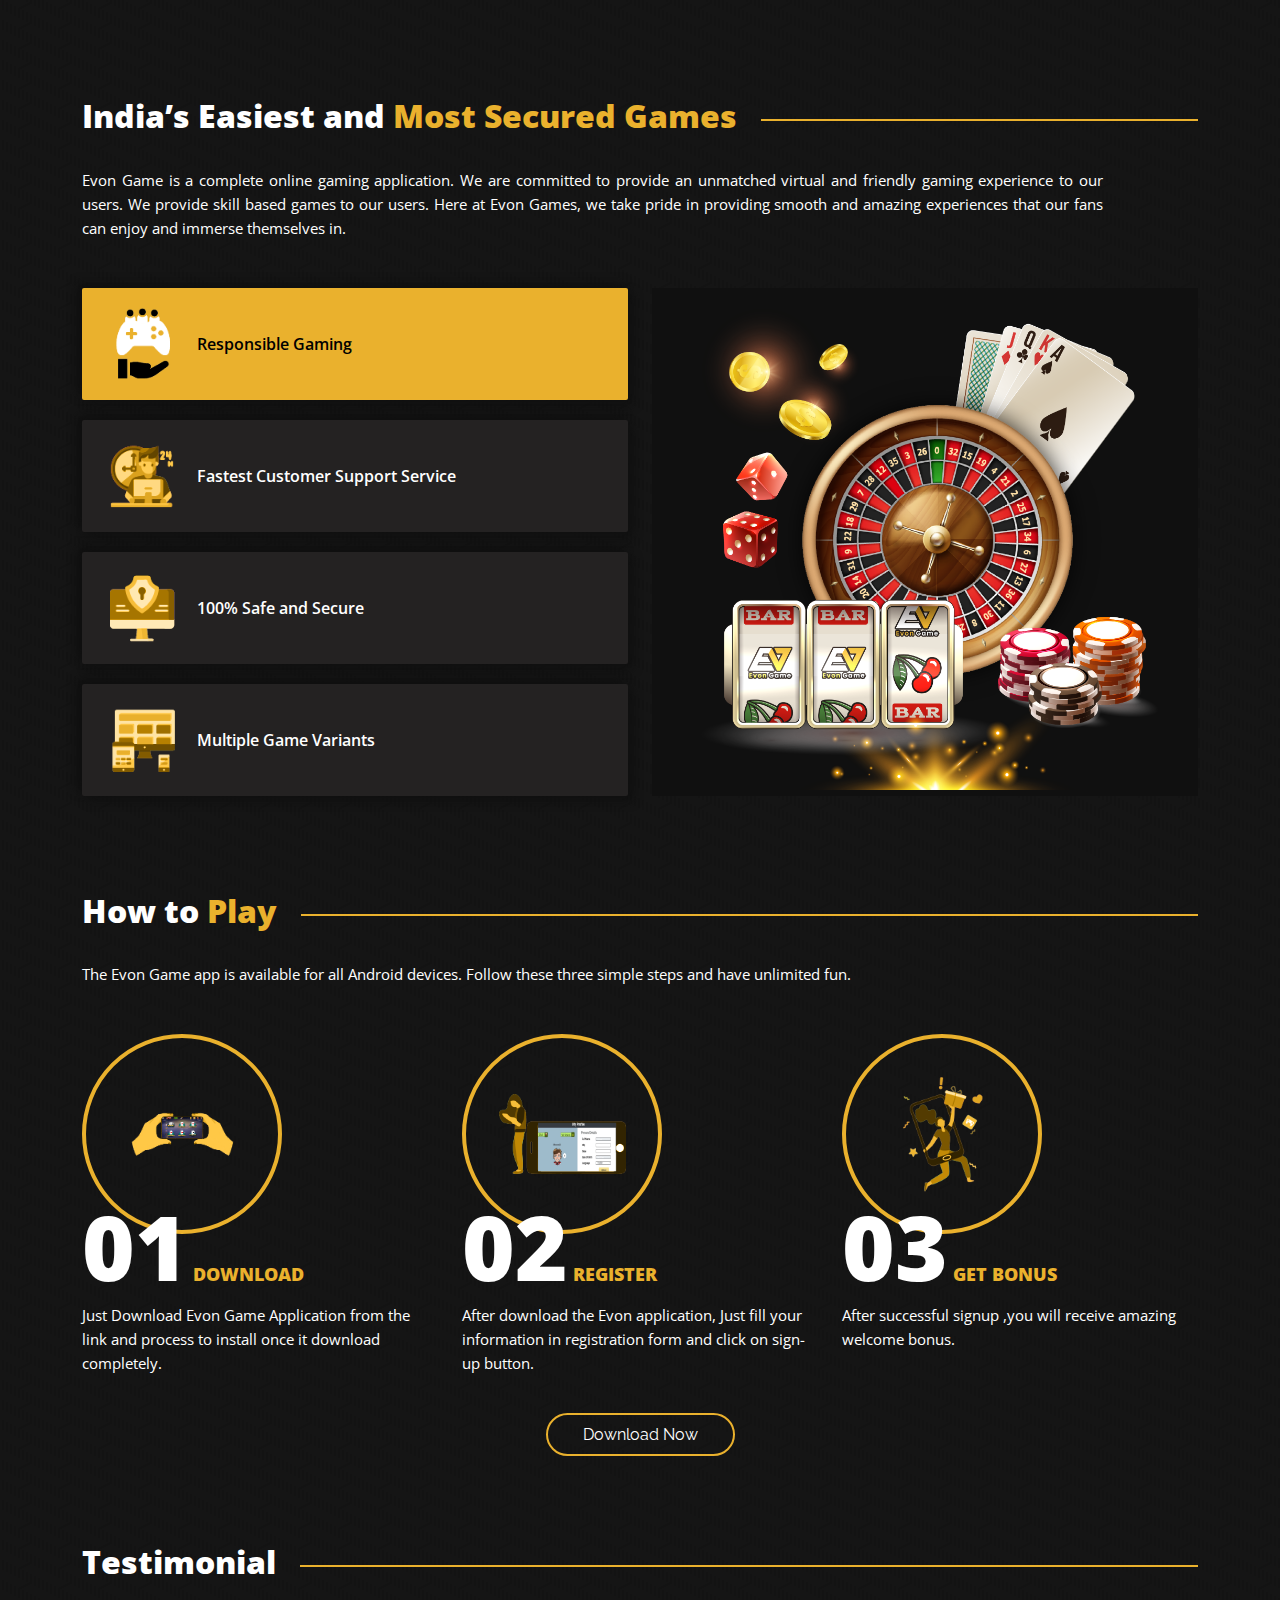
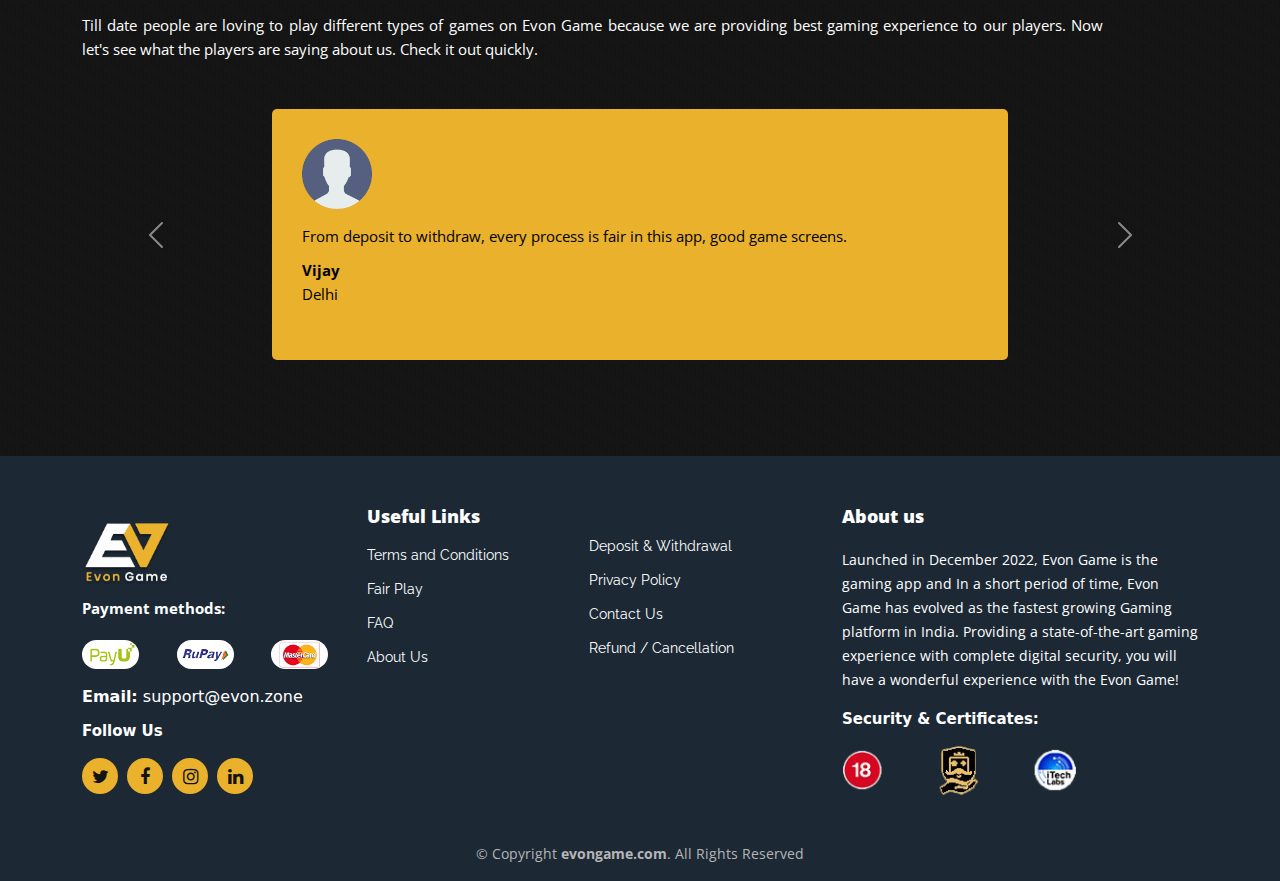
==== commit 84022c33: "Add files via upload" ====
--- a/index.html
+++ b/index.html
@@ -110,13 +110,13 @@
           <h2>Guaranted Bonus</h2>
         </div>
           <ul class="" style="line-height:1.8;">
-<li class="one">
-  <img src="assets/img/arrow.png" width="10"> &nbsp;Up to ₹5000 Welcome Bonus</li>
-<li class="one">
-  <img src="assets/img/arrow.png" width="10"> &nbsp;Register and Get instant ₹50 in cash </li>
-<li class="one">
-  <img src="assets/img/arrow.png" width="10"> &nbsp;Monthly Instant Cashback Deals</li>
-</ul>
+          <li class="one">
+            <img src="assets/img/arrow.png" width="10"> &nbsp;Up to ₹5000 Welcome Bonus</li>
+          <li class="one">
+            <img src="assets/img/arrow.png" width="10"> &nbsp;Register and Get instant ₹50 in cash </li>
+          <li class="one">
+            <img src="assets/img/arrow.png" width="10"> &nbsp;Monthly Instant Cashback Deals</li>
+          </ul>
         </div>
       </div>
       <div class="col-md-6">
@@ -158,13 +158,13 @@
           <h2>Artificial Intelligence</h2>
         </div>
           <ul class="" style="line-height:1.8;">
-<li class="one">
-  <img src="assets/img/arrow.png" width="10"> &nbsp;Safety on Net Disconnection</li>
-<li class="one">
-  <img src="assets/img/arrow.png" width="10"> &nbsp;Automatically melds cards </li>
-<li class="one">
-  <img src="assets/img/arrow.png" width="10"> &nbsp;Helps you get least Points</li>
-</ul>
+          <li class="one">
+            <img src="assets/img/arrow.png" width="10"> &nbsp;Safety on Net Disconnection</li>
+          <li class="one">
+            <img src="assets/img/arrow.png" width="10"> &nbsp;Automatically melds cards </li>
+          <li class="one">
+            <img src="assets/img/arrow.png" width="10"> &nbsp;Helps you get least Points</li>
+          </ul>
         </div>
       </div>
       </div>
@@ -552,6 +552,13 @@
     </div>
   </footer>
 
+  <div class="w-100 mobile-view">
+    
+  <div class="w-auto">
+    <a href="#"><button class="download-footer"><img class="android" src="assets/img/android-logo.png">Download Now</button></a>
+  </div>
+  </div>
+
 <script>
   $(window).scroll( function() {
         var value = $(this).scrollTop();
--- a/assets/css/style.css
+++ b/assets/css/style.css
@@ -559,12 +559,57 @@
 .how-tabs p {
   text-align: justify;
 }
+.mobile-view {
+  position: fixed;
+  bottom: 0;
+  width: 100%;
+  z-index: 999;
+  background: #141414;
+  box-shadow: 0 0 6px 3px rgba(0, 0, 0, .3);
+  padding: 10px;
+  display: flex;
+  align-items: center;
+  justify-content: center;
+}
+.download-footer {
+  display: flex;
+  align-items: center;
+}
+.download-footer {
+  width: 90%;
+  margin: 0px auto;
+    margin-top: 0px;
+    margin-bottom: 0px;
+  margin-top: 0px;
+  margin-bottom: 0px;
+  display: block;
+  background: #fff;
+  text-transform: uppercase;
+  font-weight: 600;
+  font-family: 'Trim-Bold';
+  border: 0;
+  padding: 5px 5px;
+  border: 1px solid #310813;
+  border-radius: 5px;
+  color: #141414;
+  width: auto;
+  float: right;
+  font-family: "Segoe UI";
+  font-size: 14px;font-weight: 700;
+}
+.download-footer img {
+  margin-right: 5px;
+}
+
+
+
 
 
 @media (min-width: 991px) {
-  #testimonial {
+  #testimonial, .testimonial .carousel-item {
   min-height: 251px;
 }
+.mobile-view {display: none;}
 }
 
 @media (max-width: 767px) {
@@ -615,7 +660,7 @@
 }
 
 @media (max-width: 580px) {
-  #testimonial  {
+  #testimonial, .testimonial .carousel-item  {
   min-height: 323px;
 }
   .testimonial .testimonial-des {
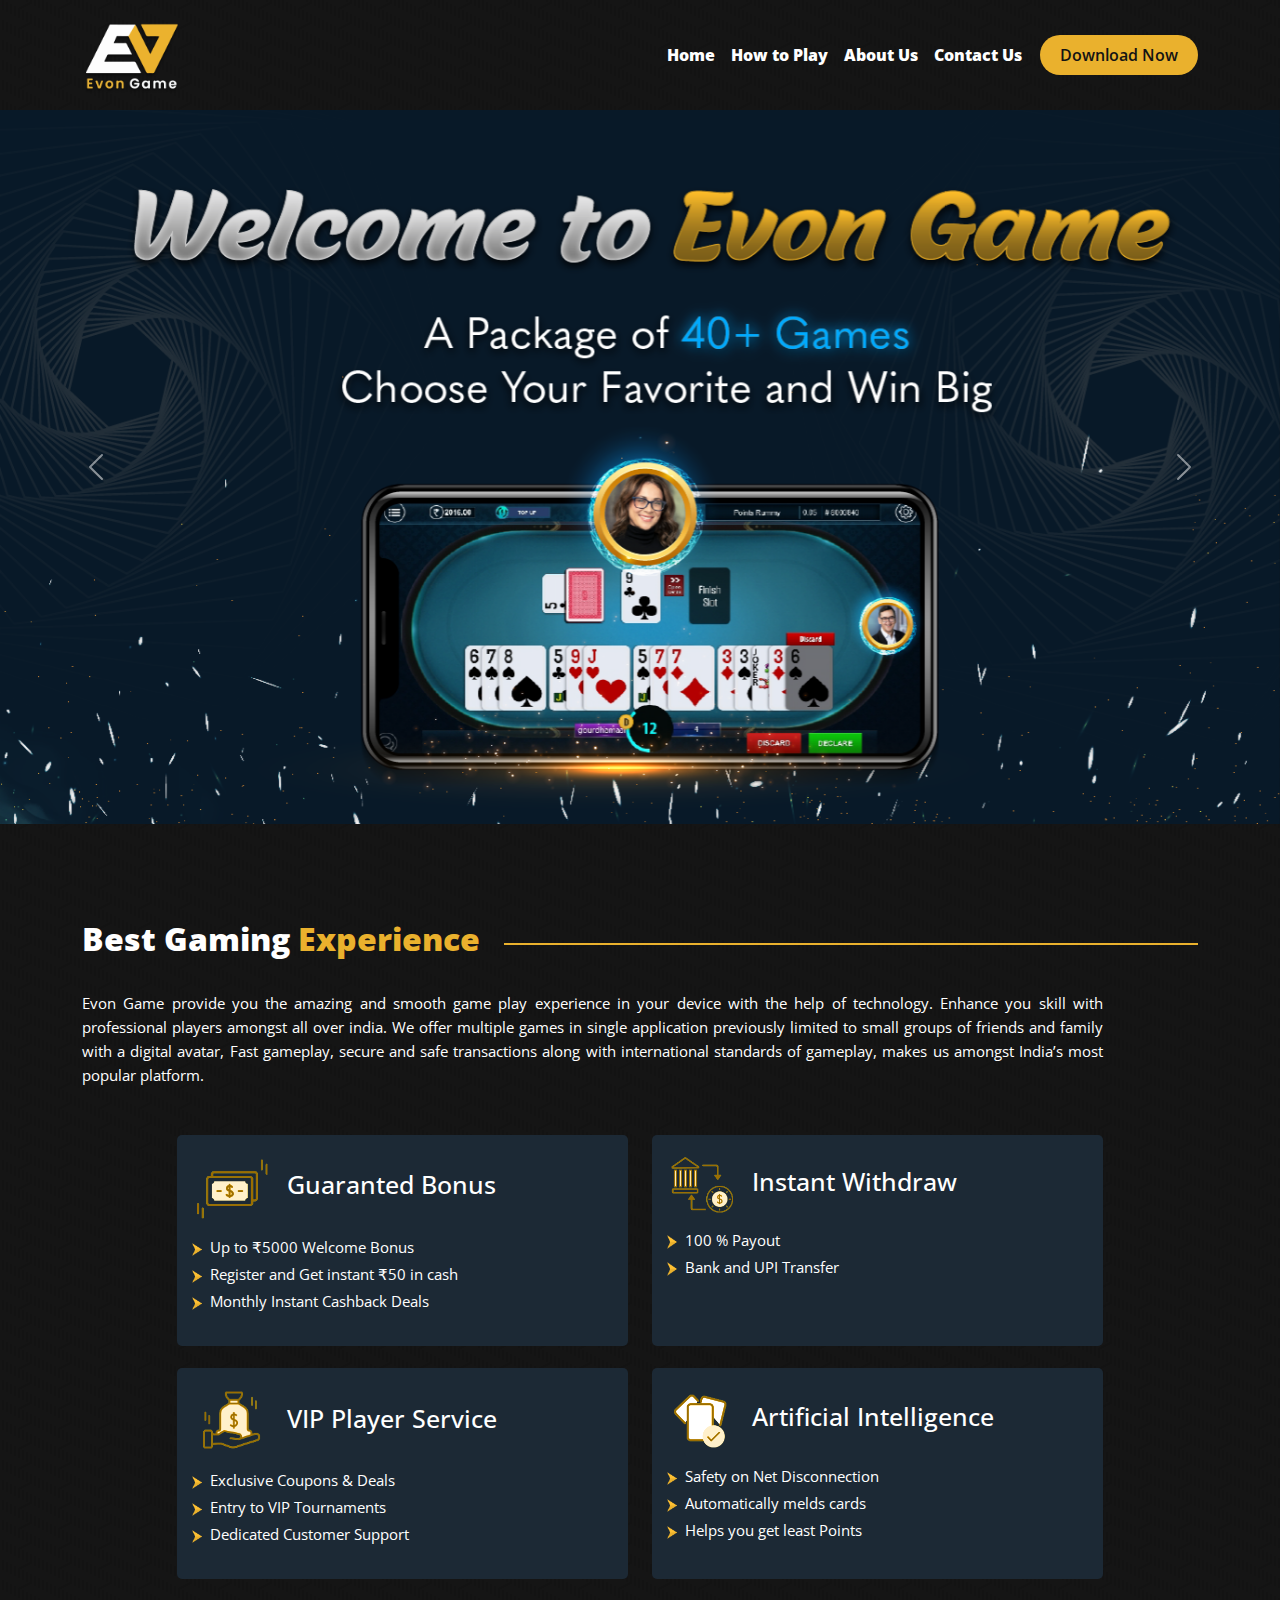
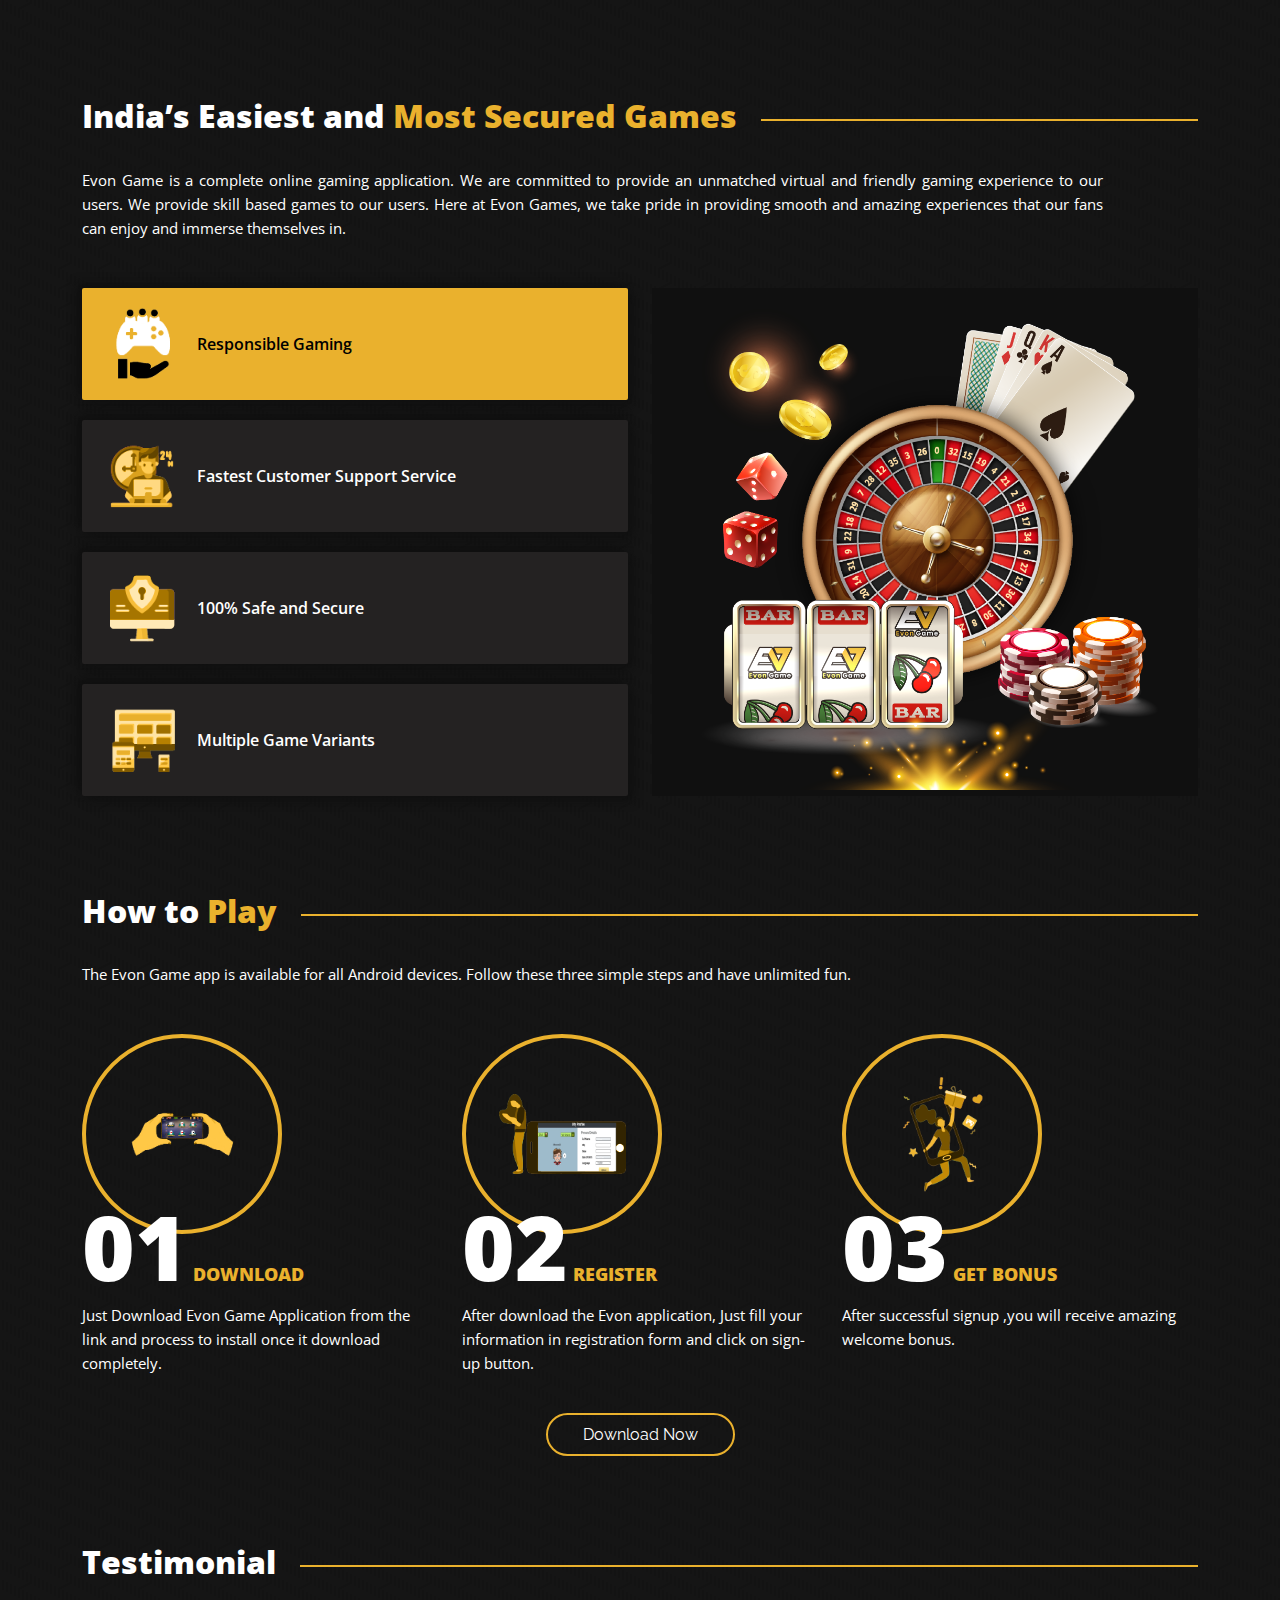
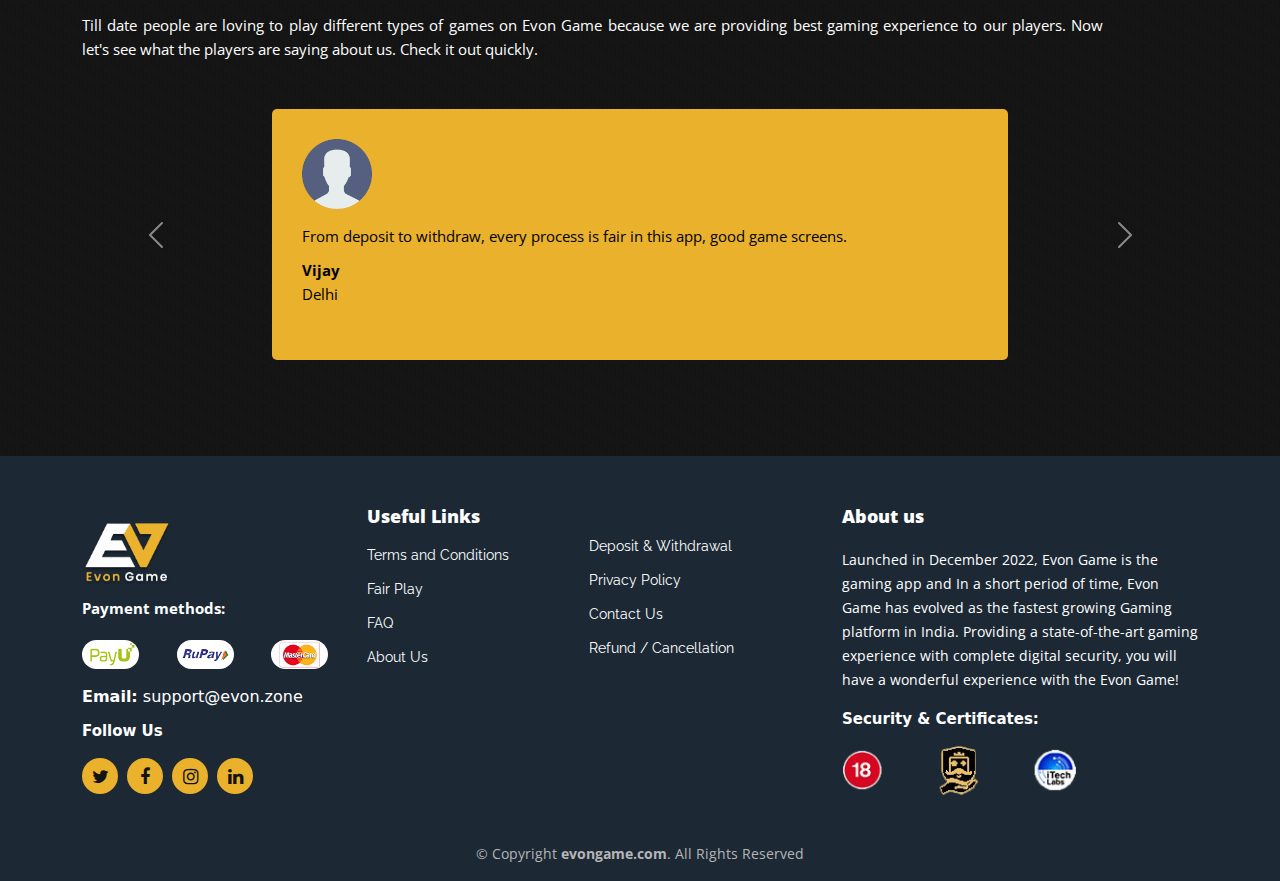
==== commit b01e6b08: "Add files via upload" ====
--- a/index.html
+++ b/index.html
@@ -42,6 +42,9 @@
         <li class="nav-item">
           <a class="nav-link" href="contact-us.html">Contact Us</a>
         </li>
+        <li class="nav-item">
+          <a class="nav-link download-now-btn" href="#">Download Now</a>
+        </li>
         
       </ul>
     </div>
--- a/assets/css/style.css
+++ b/assets/css/style.css
@@ -600,6 +600,14 @@
 .download-footer img {
   margin-right: 5px;
 }
+.download-now-btn {
+  background: #eab12d;
+  border-radius: 25px;
+  color: #141414 !important;
+  margin-left: 10px;
+  font-weight: 600 !important;
+  padding: 8px 20px !important;
+}
 
 
 
